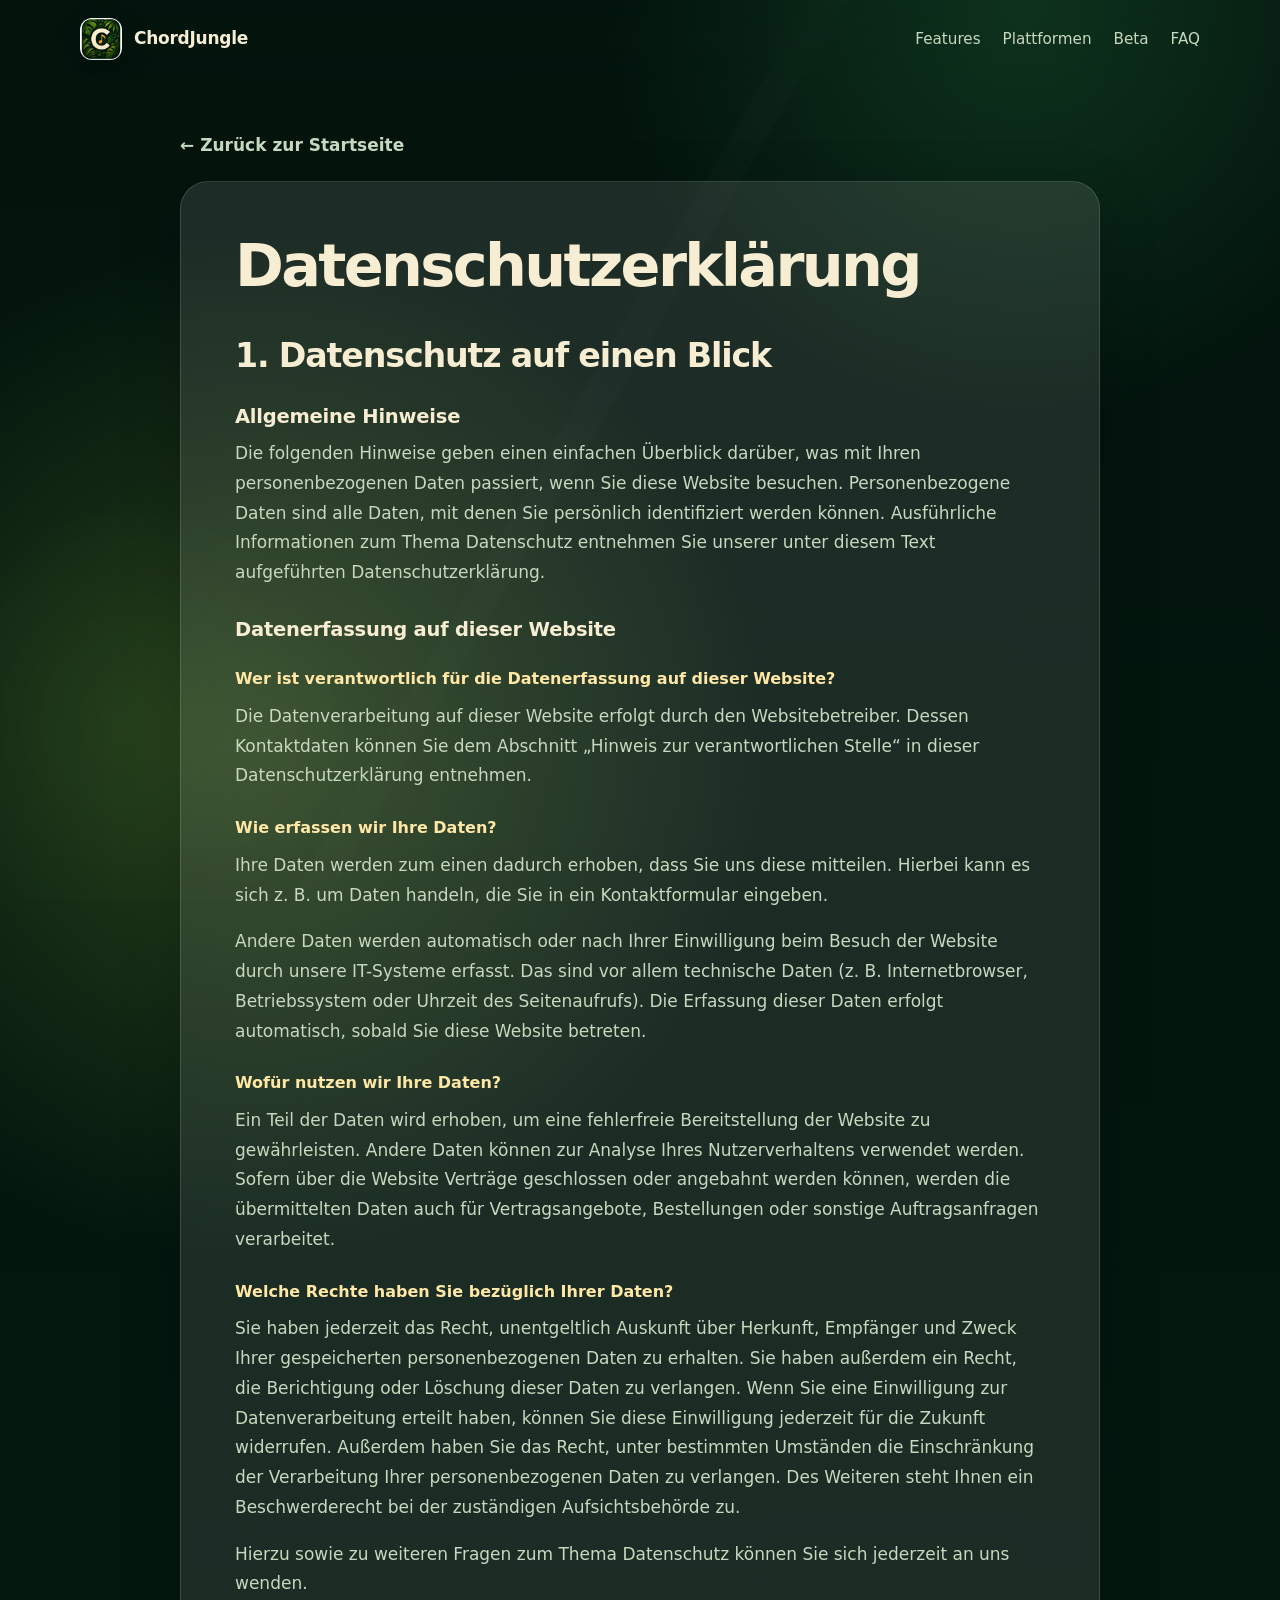
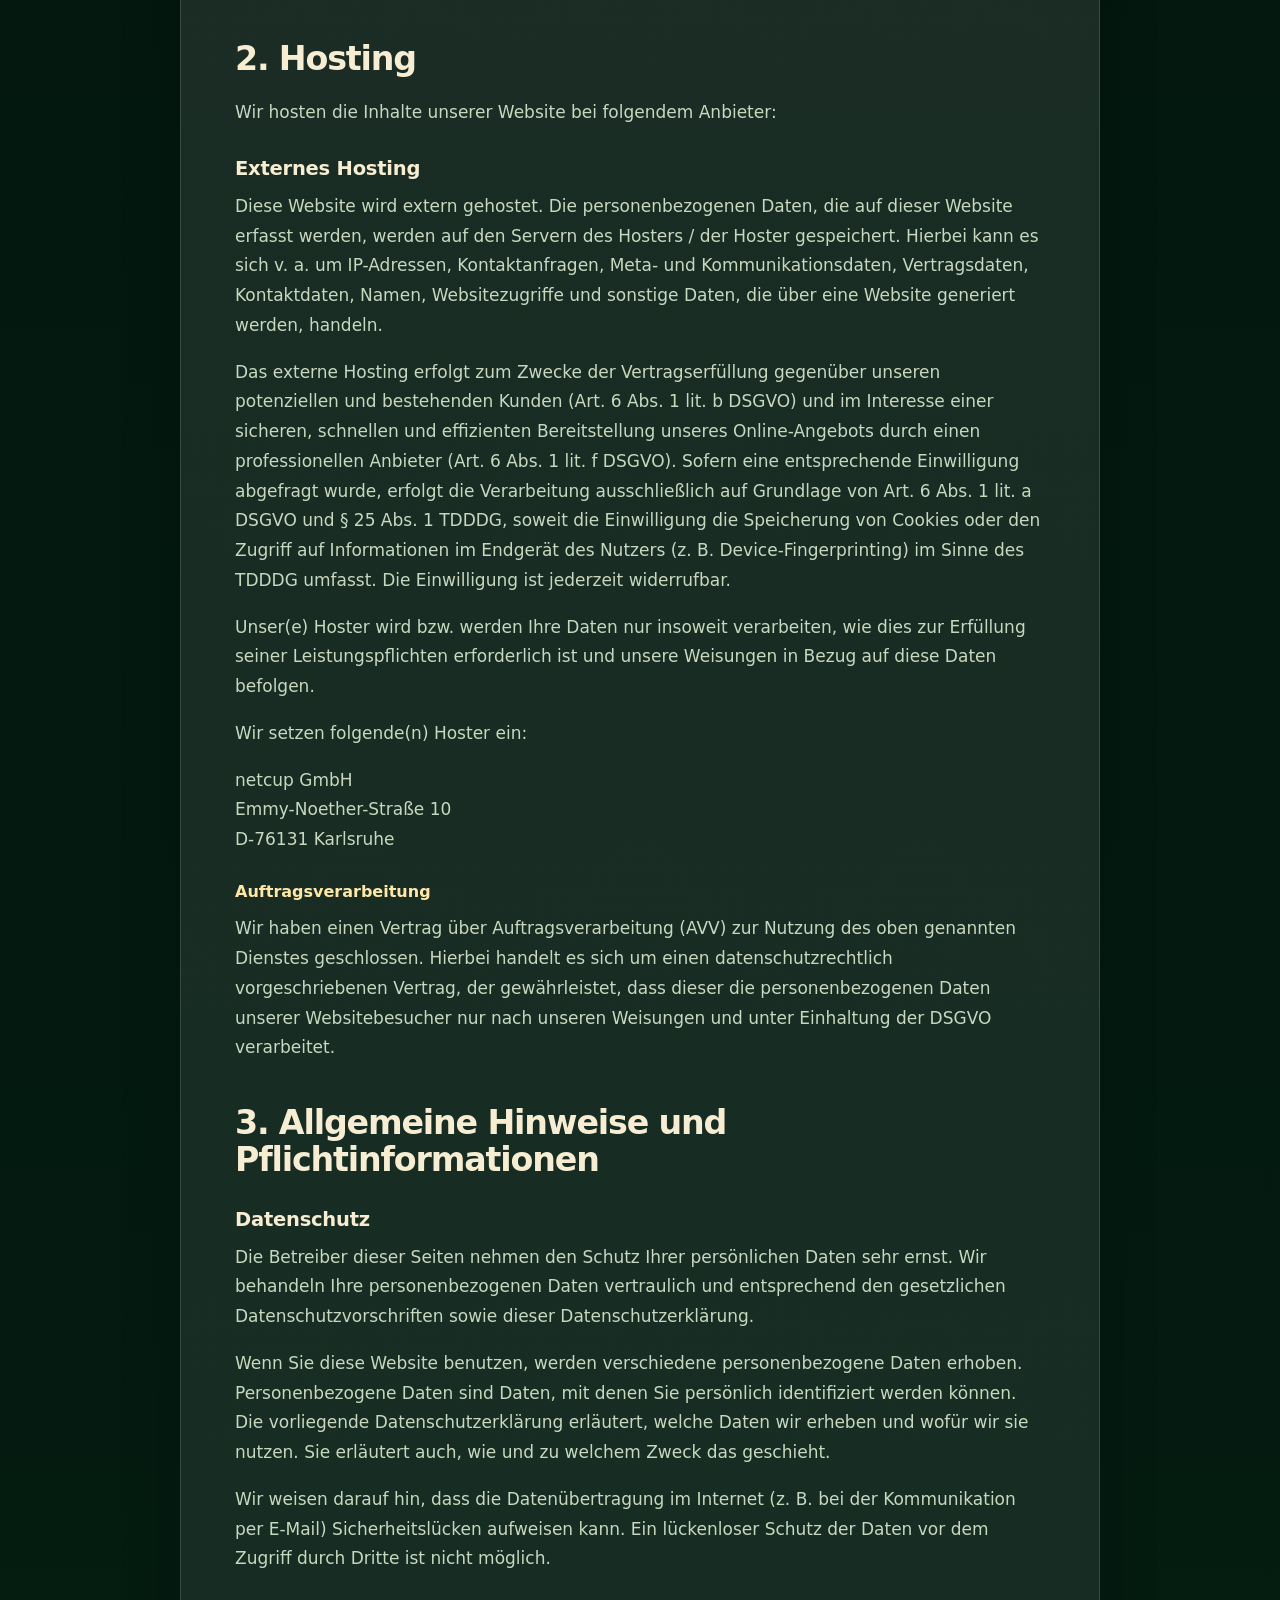
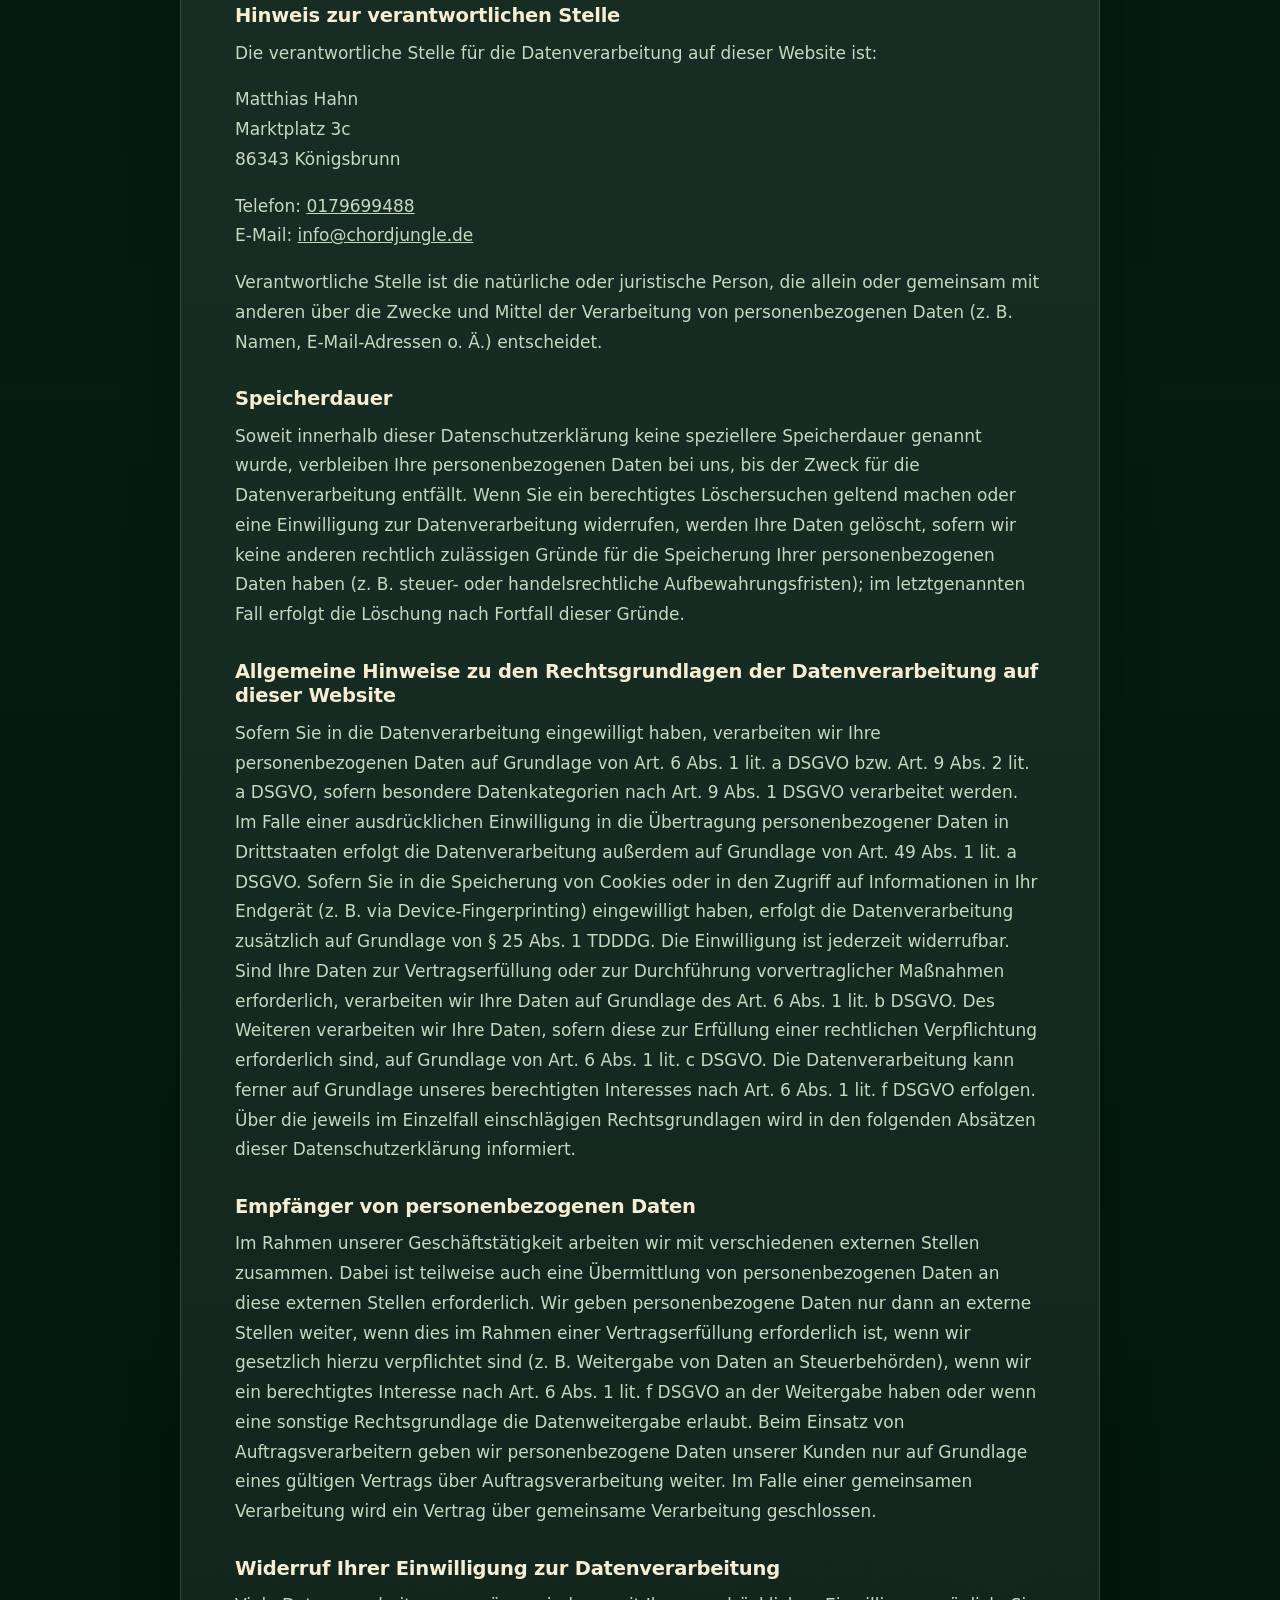
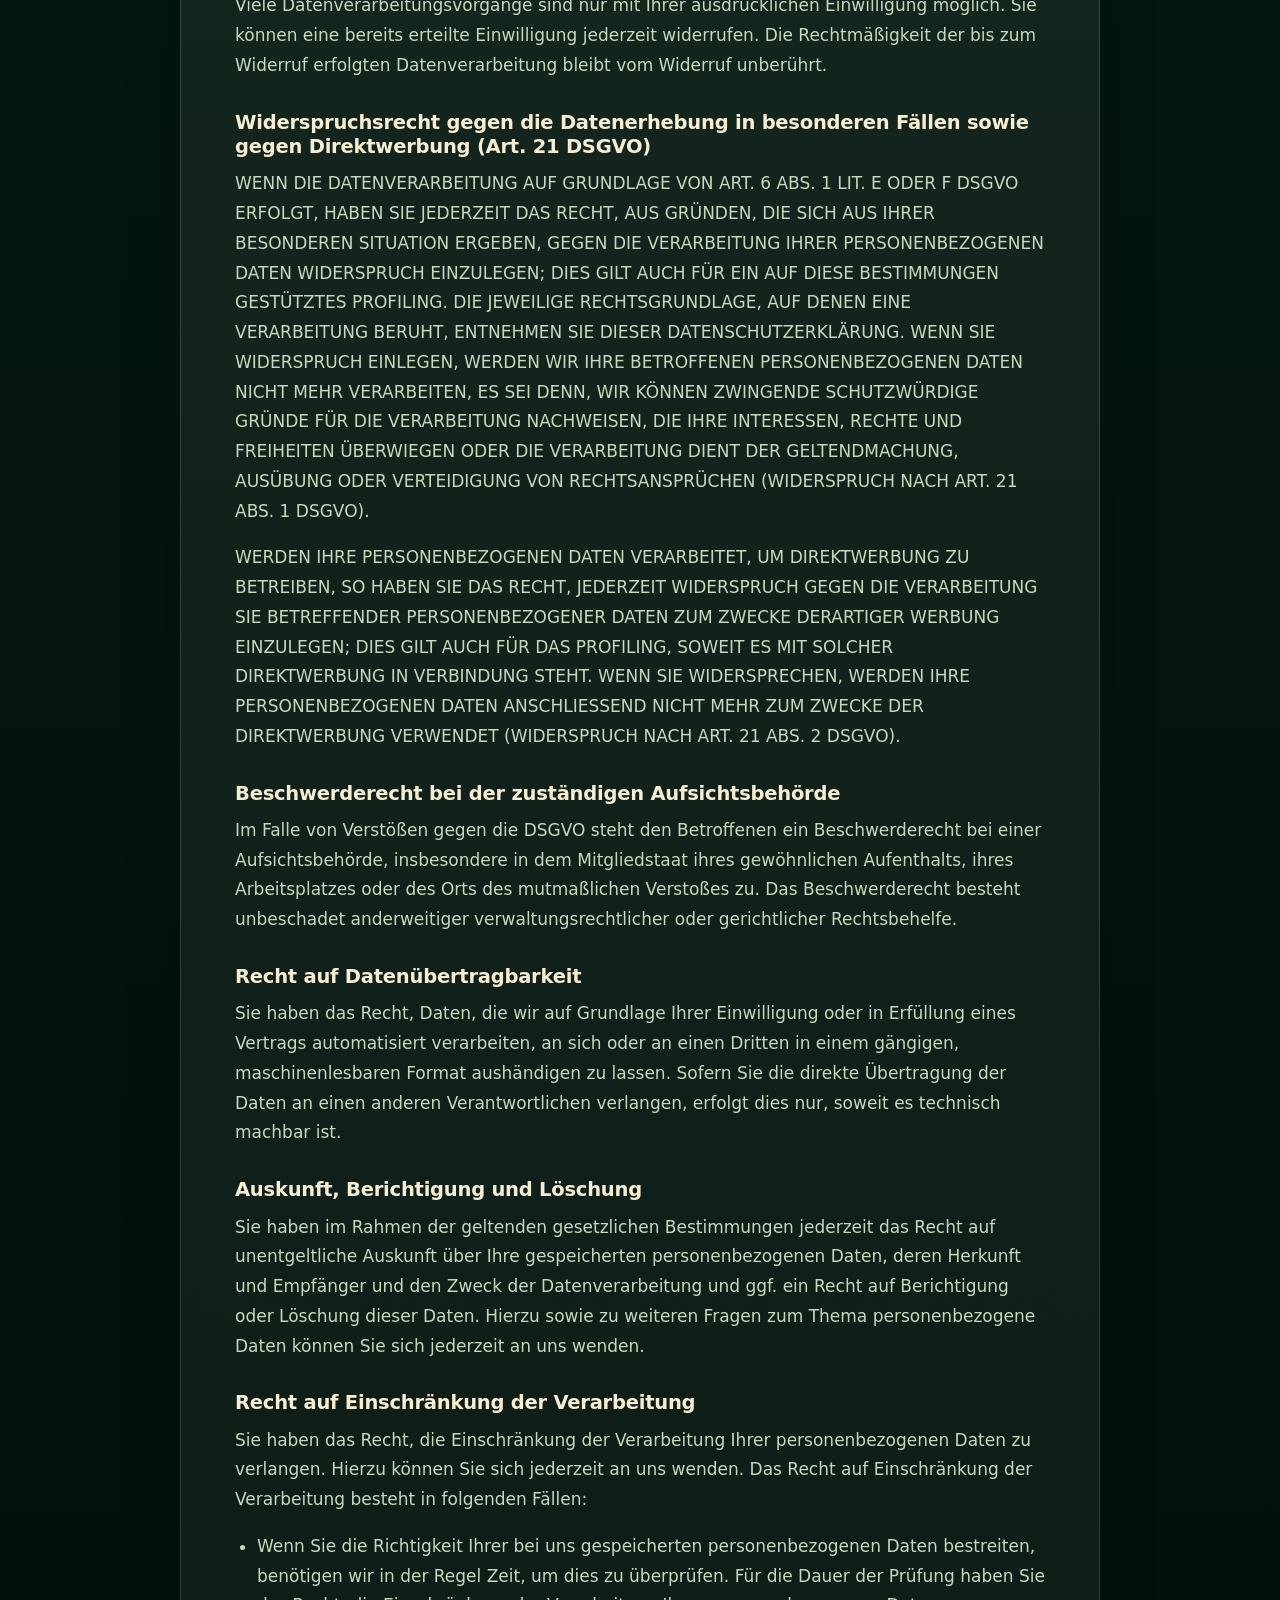
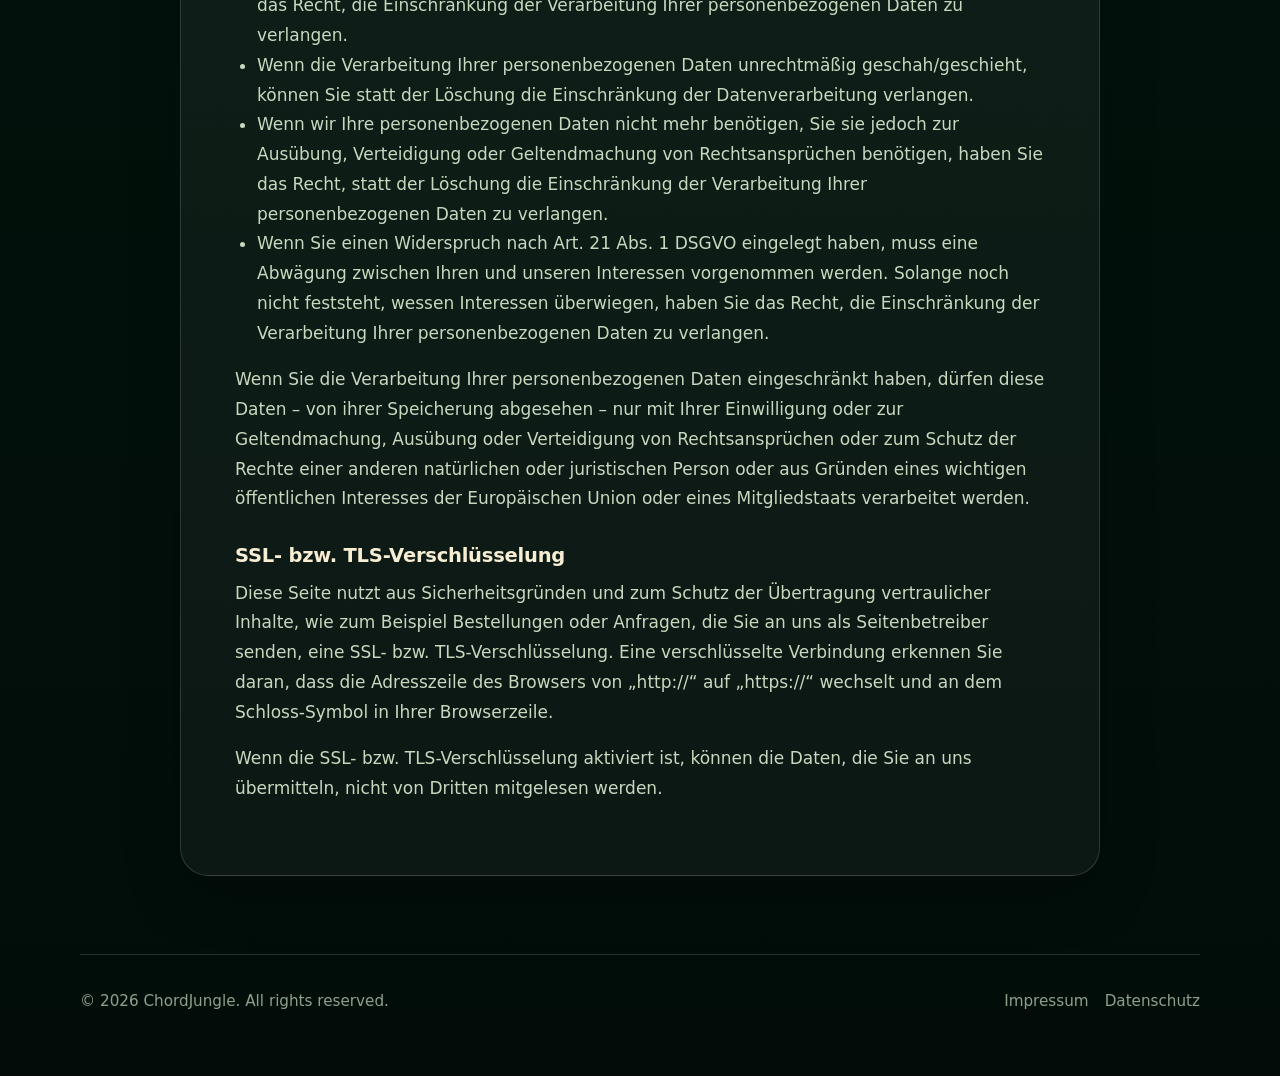
==== httpdocs/datenschutz.html @ f00405a7 "init" ====
<!doctype html>
<html lang="de">
<head>
  <meta charset="utf-8">
  <meta name="viewport" content="width=device-width, initial-scale=1">
  <meta name="theme-color" content="#032014">
  <link rel="icon" href="favicon.ico">
  <link rel="icon" type="image/png" sizes="32x32" href="assets/favicon-32x32.png">
  <link rel="icon" type="image/png" sizes="16x16" href="assets/favicon-16x16.png">
  <link rel="apple-touch-icon" href="assets/apple-touch-icon.png">
  <link rel="manifest" href="manifest.webmanifest">
  <link rel="stylesheet" href="styles.css">
  <title>Datenschutzerklärung – ChordJungle</title>
  <meta name="description" content="Datenschutzerklärung der ChordJungle Website.">
</head>
<body>
  <header class="site-header">
    <a class="brand" href="index.html#top" aria-label="ChordJungle Startseite">
      <img src="assets/chordjungle-icon-512.png" alt="" width="42" height="42">
      <span>ChordJungle</span>
    </a>
    <nav class="nav" aria-label="Hauptnavigation">
      <a href="index.html#features">Features</a>
      <a href="index.html#platforms">Plattformen</a>
      <a href="index.html#beta">Beta</a>
      <a href="index.html#faq">FAQ</a>
    </nav>
  </header>

  <main class="legal-page">
    <section class="section legal-section">
      <a class="back-link" href="index.html">← Zurück zur Startseite</a>
      <div class="legal-card">
<h1>Datenschutzerklärung</h1>
<h2>1. Datenschutz auf einen Blick</h2>
<h3>Allgemeine Hinweise</h3>
<p>Die folgenden Hinweise geben einen einfachen Überblick darüber, was mit Ihren personenbezogenen Daten passiert, wenn Sie diese Website besuchen. Personenbezogene Daten sind alle Daten, mit denen Sie persönlich identifiziert werden können. Ausführliche Informationen zum Thema Datenschutz entnehmen Sie unserer unter diesem Text aufgeführten Datenschutzerklärung.</p>
<h3>Datenerfassung auf dieser Website</h3>
<h4>Wer ist verantwortlich für die Datenerfassung auf dieser Website?</h4>
<p>Die Datenverarbeitung auf dieser Website erfolgt durch den Websitebetreiber. Dessen Kontaktdaten können Sie dem Abschnitt „Hinweis zur verantwortlichen Stelle“ in dieser Datenschutzerklärung entnehmen.</p>
<h4>Wie erfassen wir Ihre Daten?</h4>
<p>Ihre Daten werden zum einen dadurch erhoben, dass Sie uns diese mitteilen. Hierbei kann es sich z.&nbsp;B. um Daten handeln, die Sie in ein Kontaktformular eingeben.</p>
<p>Andere Daten werden automatisch oder nach Ihrer Einwilligung beim Besuch der Website durch unsere IT-Systeme erfasst. Das sind vor allem technische Daten (z.&nbsp;B. Internetbrowser, Betriebssystem oder Uhrzeit des Seitenaufrufs). Die Erfassung dieser Daten erfolgt automatisch, sobald Sie diese Website betreten.</p>
<h4>Wofür nutzen wir Ihre Daten?</h4>
<p>Ein Teil der Daten wird erhoben, um eine fehlerfreie Bereitstellung der Website zu gewährleisten. Andere Daten können zur Analyse Ihres Nutzerverhaltens verwendet werden. Sofern über die Website Verträge geschlossen oder angebahnt werden können, werden die übermittelten Daten auch für Vertragsangebote, Bestellungen oder sonstige Auftragsanfragen verarbeitet.</p>
<h4>Welche Rechte haben Sie bezüglich Ihrer Daten?</h4>
<p>Sie haben jederzeit das Recht, unentgeltlich Auskunft über Herkunft, Empfänger und Zweck Ihrer gespeicherten personenbezogenen Daten zu erhalten. Sie haben außerdem ein Recht, die Berichtigung oder Löschung dieser Daten zu verlangen. Wenn Sie eine Einwilligung zur Datenverarbeitung erteilt haben, können Sie diese Einwilligung jederzeit für die Zukunft widerrufen. Außerdem haben Sie das Recht, unter bestimmten Umständen die Einschränkung der Verarbeitung Ihrer personenbezogenen Daten zu verlangen. Des Weiteren steht Ihnen ein Beschwerderecht bei der zuständigen Aufsichtsbehörde zu.</p>
<p>Hierzu sowie zu weiteren Fragen zum Thema Datenschutz können Sie sich jederzeit an uns wenden.</p>
<h2>2. Hosting</h2>
<p>Wir hosten die Inhalte unserer Website bei folgendem Anbieter:</p>
<h3>Externes Hosting</h3>
<p>Diese Website wird extern gehostet. Die personenbezogenen Daten, die auf dieser Website erfasst werden, werden auf den Servern des Hosters / der Hoster gespeichert. Hierbei kann es sich v.&nbsp;a. um IP-Adressen, Kontaktanfragen, Meta- und Kommunikationsdaten, Vertragsdaten, Kontaktdaten, Namen, Websitezugriffe und sonstige Daten, die über eine Website generiert werden, handeln.</p>
<p>Das externe Hosting erfolgt zum Zwecke der Vertragserfüllung gegenüber unseren potenziellen und bestehenden Kunden (Art. 6 Abs. 1 lit. b DSGVO) und im Interesse einer sicheren, schnellen und effizienten Bereitstellung unseres Online-Angebots durch einen professionellen Anbieter (Art. 6 Abs. 1 lit. f DSGVO). Sofern eine entsprechende Einwilligung abgefragt wurde, erfolgt die Verarbeitung ausschließlich auf Grundlage von Art. 6 Abs. 1 lit. a DSGVO und § 25 Abs. 1 TDDDG, soweit die Einwilligung die Speicherung von Cookies oder den Zugriff auf Informationen im Endgerät des Nutzers (z.&nbsp;B. Device-Fingerprinting) im Sinne des TDDDG umfasst. Die Einwilligung ist jederzeit widerrufbar.</p>
<p>Unser(e) Hoster wird bzw. werden Ihre Daten nur insoweit verarbeiten, wie dies zur Erfüllung seiner Leistungspflichten erforderlich ist und unsere Weisungen in Bezug auf diese Daten befolgen.</p>
<p>Wir setzen folgende(n) Hoster ein:</p>
<p>netcup GmbH<br>
Emmy-Noether-Straße 10<br>
D-76131 Karlsruhe</p>
<h4>Auftragsverarbeitung</h4>
<p>Wir haben einen Vertrag über Auftragsverarbeitung (AVV) zur Nutzung des oben genannten Dienstes geschlossen. Hierbei handelt es sich um einen datenschutzrechtlich vorgeschriebenen Vertrag, der gewährleistet, dass dieser die personenbezogenen Daten unserer Websitebesucher nur nach unseren Weisungen und unter Einhaltung der DSGVO verarbeitet.</p>
<h2>3. Allgemeine Hinweise und Pflichtinformationen</h2>
<h3>Datenschutz</h3>
<p>Die Betreiber dieser Seiten nehmen den Schutz Ihrer persönlichen Daten sehr ernst. Wir behandeln Ihre personenbezogenen Daten vertraulich und entsprechend den gesetzlichen Datenschutzvorschriften sowie dieser Datenschutzerklärung.</p>
<p>Wenn Sie diese Website benutzen, werden verschiedene personenbezogene Daten erhoben. Personenbezogene Daten sind Daten, mit denen Sie persönlich identifiziert werden können. Die vorliegende Datenschutzerklärung erläutert, welche Daten wir erheben und wofür wir sie nutzen. Sie erläutert auch, wie und zu welchem Zweck das geschieht.</p>
<p>Wir weisen darauf hin, dass die Datenübertragung im Internet (z.&nbsp;B. bei der Kommunikation per E-Mail) Sicherheitslücken aufweisen kann. Ein lückenloser Schutz der Daten vor dem Zugriff durch Dritte ist nicht möglich.</p>
<h3>Hinweis zur verantwortlichen Stelle</h3>
<p>Die verantwortliche Stelle für die Datenverarbeitung auf dieser Website ist:</p>
<p>Matthias Hahn<br>
Marktplatz 3c<br>
86343 Königsbrunn</p>

<p class="contact-lines">
  Telefon: <span class="protected-contact" data-phone-rev="8849969710">wird geladen…</span><br>
  E-Mail: <span class="protected-contact" data-email-user-rev="ofni" data-email-domain-rev="ed.elgnujdrohc">wird geladen…</span>
</p>
<noscript>
  <p class="contact-fallback">E-Mail: info [at] chordjungle [punkt] de<br>Telefon: wird bei aktiviertem JavaScript angezeigt</p>
</noscript>
<p>Verantwortliche Stelle ist die natürliche oder juristische Person, die allein oder gemeinsam mit anderen über die Zwecke und Mittel der Verarbeitung von personenbezogenen Daten (z.&nbsp;B. Namen, E-Mail-Adressen o. Ä.) entscheidet.</p>

<h3>Speicherdauer</h3>
<p>Soweit innerhalb dieser Datenschutzerklärung keine speziellere Speicherdauer genannt wurde, verbleiben Ihre personenbezogenen Daten bei uns, bis der Zweck für die Datenverarbeitung entfällt. Wenn Sie ein berechtigtes Löschersuchen geltend machen oder eine Einwilligung zur Datenverarbeitung widerrufen, werden Ihre Daten gelöscht, sofern wir keine anderen rechtlich zulässigen Gründe für die Speicherung Ihrer personenbezogenen Daten haben (z.&nbsp;B. steuer- oder handelsrechtliche Aufbewahrungsfristen); im letztgenannten Fall erfolgt die Löschung nach Fortfall dieser Gründe.</p>
<h3>Allgemeine Hinweise zu den Rechtsgrundlagen der Datenverarbeitung auf dieser Website</h3>
<p>Sofern Sie in die Datenverarbeitung eingewilligt haben, verarbeiten wir Ihre personenbezogenen Daten auf Grundlage von Art. 6 Abs. 1 lit. a DSGVO bzw. Art. 9 Abs. 2 lit. a DSGVO, sofern besondere Datenkategorien nach Art. 9 Abs. 1 DSGVO verarbeitet werden. Im Falle einer ausdrücklichen Einwilligung in die Übertragung personenbezogener Daten in Drittstaaten erfolgt die Datenverarbeitung außerdem auf Grundlage von Art. 49 Abs. 1 lit. a DSGVO. Sofern Sie in die Speicherung von Cookies oder in den Zugriff auf Informationen in Ihr Endgerät (z.&nbsp;B. via Device-Fingerprinting) eingewilligt haben, erfolgt die Datenverarbeitung zusätzlich auf Grundlage von § 25 Abs. 1 TDDDG. Die Einwilligung ist jederzeit widerrufbar. Sind Ihre Daten zur Vertragserfüllung oder zur Durchführung vorvertraglicher Maßnahmen erforderlich, verarbeiten wir Ihre Daten auf Grundlage des Art. 6 Abs. 1 lit. b DSGVO. Des Weiteren verarbeiten wir Ihre Daten, sofern diese zur Erfüllung einer rechtlichen Verpflichtung erforderlich sind, auf Grundlage von Art. 6 Abs. 1 lit. c DSGVO. Die Datenverarbeitung kann ferner auf Grundlage unseres berechtigten Interesses nach Art. 6 Abs. 1 lit. f DSGVO erfolgen. Über die jeweils im Einzelfall einschlägigen Rechtsgrundlagen wird in den folgenden Absätzen dieser Datenschutzerklärung informiert.</p>
<h3>Empfänger von personenbezogenen Daten</h3>
<p>Im Rahmen unserer Geschäftstätigkeit arbeiten wir mit verschiedenen externen Stellen zusammen. Dabei ist teilweise auch eine Übermittlung von personenbezogenen Daten an diese externen Stellen erforderlich. Wir geben personenbezogene Daten nur dann an externe Stellen weiter, wenn dies im Rahmen einer Vertragserfüllung erforderlich ist, wenn wir gesetzlich hierzu verpflichtet sind (z.&nbsp;B. Weitergabe von Daten an Steuerbehörden), wenn wir ein berechtigtes Interesse nach Art. 6 Abs. 1 lit. f DSGVO an der Weitergabe haben oder wenn eine sonstige Rechtsgrundlage die Datenweitergabe erlaubt. Beim Einsatz von Auftragsverarbeitern geben wir personenbezogene Daten unserer Kunden nur auf Grundlage eines gültigen Vertrags über Auftragsverarbeitung weiter. Im Falle einer gemeinsamen Verarbeitung wird ein Vertrag über gemeinsame Verarbeitung geschlossen.</p>
<h3>Widerruf Ihrer Einwilligung zur Datenverarbeitung</h3>
<p>Viele Datenverarbeitungsvorgänge sind nur mit Ihrer ausdrücklichen Einwilligung möglich. Sie können eine bereits erteilte Einwilligung jederzeit widerrufen. Die Rechtmäßigkeit der bis zum Widerruf erfolgten Datenverarbeitung bleibt vom Widerruf unberührt.</p>
<h3>Widerspruchsrecht gegen die Datenerhebung in besonderen Fällen sowie gegen Direktwerbung (Art. 21 DSGVO)</h3>
<p>WENN DIE DATENVERARBEITUNG AUF GRUNDLAGE VON ART. 6 ABS. 1 LIT. E ODER F DSGVO ERFOLGT, HABEN SIE JEDERZEIT DAS RECHT, AUS GRÜNDEN, DIE SICH AUS IHRER BESONDEREN SITUATION ERGEBEN, GEGEN DIE VERARBEITUNG IHRER PERSONENBEZOGENEN DATEN WIDERSPRUCH EINZULEGEN; DIES GILT AUCH FÜR EIN AUF DIESE BESTIMMUNGEN GESTÜTZTES PROFILING. DIE JEWEILIGE RECHTSGRUNDLAGE, AUF DENEN EINE VERARBEITUNG BERUHT, ENTNEHMEN SIE DIESER DATENSCHUTZERKLÄRUNG. WENN SIE WIDERSPRUCH EINLEGEN, WERDEN WIR IHRE BETROFFENEN PERSONENBEZOGENEN DATEN NICHT MEHR VERARBEITEN, ES SEI DENN, WIR KÖNNEN ZWINGENDE SCHUTZWÜRDIGE GRÜNDE FÜR DIE VERARBEITUNG NACHWEISEN, DIE IHRE INTERESSEN, RECHTE UND FREIHEITEN ÜBERWIEGEN ODER DIE VERARBEITUNG DIENT DER GELTENDMACHUNG, AUSÜBUNG ODER VERTEIDIGUNG VON RECHTSANSPRÜCHEN (WIDERSPRUCH NACH ART. 21 ABS. 1 DSGVO).</p>
<p>WERDEN IHRE PERSONENBEZOGENEN DATEN VERARBEITET, UM DIREKTWERBUNG ZU BETREIBEN, SO HABEN SIE DAS RECHT, JEDERZEIT WIDERSPRUCH GEGEN DIE VERARBEITUNG SIE BETREFFENDER PERSONENBEZOGENER DATEN ZUM ZWECKE DERARTIGER WERBUNG EINZULEGEN; DIES GILT AUCH FÜR DAS PROFILING, SOWEIT ES MIT SOLCHER DIREKTWERBUNG IN VERBINDUNG STEHT. WENN SIE WIDERSPRECHEN, WERDEN IHRE PERSONENBEZOGENEN DATEN ANSCHLIESSEND NICHT MEHR ZUM ZWECKE DER DIREKTWERBUNG VERWENDET (WIDERSPRUCH NACH ART. 21 ABS. 2 DSGVO).</p>
<h3>Beschwerderecht bei der zuständigen Aufsichtsbehörde</h3>
<p>Im Falle von Verstößen gegen die DSGVO steht den Betroffenen ein Beschwerderecht bei einer Aufsichtsbehörde, insbesondere in dem Mitgliedstaat ihres gewöhnlichen Aufenthalts, ihres Arbeitsplatzes oder des Orts des mutmaßlichen Verstoßes zu. Das Beschwerderecht besteht unbeschadet anderweitiger verwaltungsrechtlicher oder gerichtlicher Rechtsbehelfe.</p>
<h3>Recht auf Datenübertragbarkeit</h3>
<p>Sie haben das Recht, Daten, die wir auf Grundlage Ihrer Einwilligung oder in Erfüllung eines Vertrags automatisiert verarbeiten, an sich oder an einen Dritten in einem gängigen, maschinenlesbaren Format aushändigen zu lassen. Sofern Sie die direkte Übertragung der Daten an einen anderen Verantwortlichen verlangen, erfolgt dies nur, soweit es technisch machbar ist.</p>
<h3>Auskunft, Berichtigung und Löschung</h3>
<p>Sie haben im Rahmen der geltenden gesetzlichen Bestimmungen jederzeit das Recht auf unentgeltliche Auskunft über Ihre gespeicherten personenbezogenen Daten, deren Herkunft und Empfänger und den Zweck der Datenverarbeitung und ggf. ein Recht auf Berichtigung oder Löschung dieser Daten. Hierzu sowie zu weiteren Fragen zum Thema personenbezogene Daten können Sie sich jederzeit an uns wenden.</p>
<h3>Recht auf Einschränkung der Verarbeitung</h3>
<p>Sie haben das Recht, die Einschränkung der Verarbeitung Ihrer personenbezogenen Daten zu verlangen. Hierzu können Sie sich jederzeit an uns wenden. Das Recht auf Einschränkung der Verarbeitung besteht in folgenden Fällen:</p>
<ul>
  <li>Wenn Sie die Richtigkeit Ihrer bei uns gespeicherten personenbezogenen Daten bestreiten, benötigen wir in der Regel Zeit, um dies zu überprüfen. Für die Dauer der Prüfung haben Sie das Recht, die Einschränkung der Verarbeitung Ihrer personenbezogenen Daten zu verlangen.</li>
  <li>Wenn die Verarbeitung Ihrer personenbezogenen Daten unrechtmäßig geschah/geschieht, können Sie statt der Löschung die Einschränkung der Datenverarbeitung verlangen.</li>
  <li>Wenn wir Ihre personenbezogenen Daten nicht mehr benötigen, Sie sie jedoch zur Ausübung, Verteidigung oder Geltendmachung von Rechtsansprüchen benötigen, haben Sie das Recht, statt der Löschung die Einschränkung der Verarbeitung Ihrer personenbezogenen Daten zu verlangen.</li>
  <li>Wenn Sie einen Widerspruch nach Art. 21 Abs. 1 DSGVO eingelegt haben, muss eine Abwägung zwischen Ihren und unseren Interessen vorgenommen werden. Solange noch nicht feststeht, wessen Interessen überwiegen, haben Sie das Recht, die Einschränkung der Verarbeitung Ihrer personenbezogenen Daten zu verlangen.</li>
</ul>
<p>Wenn Sie die Verarbeitung Ihrer personenbezogenen Daten eingeschränkt haben, dürfen diese Daten – von ihrer Speicherung abgesehen – nur mit Ihrer Einwilligung oder zur Geltendmachung, Ausübung oder Verteidigung von Rechtsansprüchen oder zum Schutz der Rechte einer anderen natürlichen oder juristischen Person oder aus Gründen eines wichtigen öffentlichen Interesses der Europäischen Union oder eines Mitgliedstaats verarbeitet werden.</p>
<h3>SSL- bzw. TLS-Verschlüsselung</h3>
<p>Diese Seite nutzt aus Sicherheitsgründen und zum Schutz der Übertragung vertraulicher Inhalte, wie zum Beispiel Bestellungen oder Anfragen, die Sie an uns als Seitenbetreiber senden, eine SSL- bzw. TLS-Verschlüsselung. Eine verschlüsselte Verbindung erkennen Sie daran, dass die Adresszeile des Browsers von „http://“ auf „https://“ wechselt und an dem Schloss-Symbol in Ihrer Browserzeile.</p>
<p>Wenn die SSL- bzw. TLS-Verschlüsselung aktiviert ist, können die Daten, die Sie an uns übermitteln, nicht von Dritten mitgelesen werden.</p>
      </div>
    </section>
  </main>

  <footer class="site-footer">
    <p>© <span id="year"></span> ChordJungle. All rights reserved.</p>
    <nav class="footer-links" aria-label="Rechtliche Links">
      <a href="impressum.html">Impressum</a>
      <a href="datenschutz.html">Datenschutz</a>
    </nav>
  </footer>

  <script src="script.js"></script>
</body>
</html>
---- httpdocs/styles.css ----
:root {
  --bg: #03140d;
  --bg-soft: #062316;
  --panel: rgba(255, 255, 255, 0.075);
  --panel-border: rgba(255, 255, 255, 0.14);
  --text: #f7edd2;
  --muted: #c8d8bf;
  --green: #8fbf3f;
  --green-2: #2f8f4e;
  --gold: #f6b93b;
  --shadow: 0 24px 80px rgba(0, 0, 0, 0.45);
  --max: 1120px;
  color-scheme: dark;
}

* { box-sizing: border-box; }

html { scroll-behavior: smooth; }

body {
  margin: 0;
  font-family: Inter, ui-sans-serif, system-ui, -apple-system, BlinkMacSystemFont, "Segoe UI", sans-serif;
  background:
    radial-gradient(circle at 20% 10%, rgba(143, 191, 63, 0.25), transparent 32rem),
    radial-gradient(circle at 80% 0%, rgba(47, 143, 78, 0.25), transparent 26rem),
    linear-gradient(180deg, #03140d 0%, #041c11 48%, #020d09 100%);
  color: var(--text);
  min-height: 100vh;
  overflow-x: hidden;
  font-size: 17px;
  line-height: 1.6;
}

body::before {
  content: "";
  position: fixed;
  inset: 0;
  pointer-events: none;
  opacity: 0.16;
  background-image:
    linear-gradient(120deg, transparent 0 45%, rgba(255,255,255,0.05) 45% 47%, transparent 47% 100%),
    radial-gradient(circle at 10% 80%, rgba(143, 191, 63, 0.35), transparent 13rem);
  mix-blend-mode: screen;
}

a { color: inherit; }

.site-header {
  position: sticky;
  top: 0;
  z-index: 20;
  display: flex;
  align-items: center;
  justify-content: space-between;
  width: min(100% - 32px, var(--max));
  margin: 0 auto;
  padding: 18px 0;
  backdrop-filter: blur(16px);
}

.brand {
  display: inline-flex;
  align-items: center;
  gap: 12px;
  font-weight: 800;
  letter-spacing: -0.015em;
  text-decoration: none;
}

.brand img {
  border-radius: 12px;
  box-shadow: 0 10px 26px rgba(0, 0, 0, 0.35);
}

.nav {
  display: flex;
  gap: 22px;
  color: var(--muted);
  font-size: 0.95rem;
}

.nav a { text-decoration: none; }
.nav a:hover { color: var(--text); }

.section {
  width: min(100% - 32px, var(--max));
  margin: 0 auto;
  padding: 78px 0;
}

.hero {
  min-height: calc(100vh - 82px);
  display: grid;
  grid-template-columns: minmax(0, 1.05fr) minmax(280px, 0.95fr);
  align-items: center;
  gap: 56px;
  padding-top: 48px;
}

.eyebrow {
  margin: 0 0 14px;
  color: var(--gold);
  text-transform: uppercase;
  font-size: 0.75rem;
  font-weight: 800;
  letter-spacing: 0.14em;
}

h1, h2, h3, p { margin-top: 0; }

h1 {
  font-size: clamp(2.55rem, 5.6vw, 5.35rem);
  line-height: 1.02;
  letter-spacing: -0.045em;
  margin-bottom: 26px;
  max-width: 760px;
}

h2 {
  font-size: clamp(1.8rem, 3.7vw, 3.25rem);
  line-height: 1.1;
  letter-spacing: -0.035em;
  margin-bottom: 20px;
}

h3 {
  font-size: 1.22rem;
  line-height: 1.25;
  letter-spacing: -0.012em;
  margin-bottom: 10px;
}

.lead {
  color: var(--muted);
  font-size: clamp(1.05rem, 1.55vw, 1.24rem);
  line-height: 1.7;
  max-width: 680px;
}

.cta-row {
  display: flex;
  flex-wrap: wrap;
  gap: 14px;
  margin: 32px 0 16px;
}

.button {
  display: inline-flex;
  align-items: center;
  justify-content: center;
  min-height: 50px;
  border-radius: 999px;
  padding: 0 22px;
  text-decoration: none;
  font-weight: 800;
  transition: transform 180ms ease, border-color 180ms ease, background 180ms ease;
}

.button:hover { transform: translateY(-2px); }

.primary {
  background: linear-gradient(135deg, var(--gold), #ffe08c);
  color: #102012;
  box-shadow: 0 18px 36px rgba(246, 185, 59, 0.18);
}

.secondary {
  border: 1px solid var(--panel-border);
  color: var(--text);
  background: rgba(255, 255, 255, 0.06);
}

.hint {
  color: rgba(200, 216, 191, 0.82);
  font-size: 0.95rem;
}

.hero-visual {
  position: relative;
  display: grid;
  place-items: center;
  min-height: 440px;
}

.glow {
  position: absolute;
  width: 72%;
  aspect-ratio: 1;
  border-radius: 999px;
  background: radial-gradient(circle, rgba(143, 191, 63, 0.38), transparent 68%);
  filter: blur(18px);
}

.app-icon {
  position: relative;
  width: min(82%, 430px);
  border-radius: 28%;
  box-shadow: var(--shadow);
  transform: rotate(2deg);
  animation: float 6s ease-in-out infinite;
}

@keyframes float {
  0%, 100% { transform: translateY(0) rotate(2deg); }
  50% { transform: translateY(-14px) rotate(-1deg); }
}

.intro {
  display: grid;
  grid-template-columns: 0.85fr 1.15fr;
  gap: 48px;
  align-items: start;
}

.intro p,
.split p,
.platform-section p {
  color: var(--muted);
  line-height: 1.78;
  font-size: 1.06rem;
}

.cards {
  display: grid;
  grid-template-columns: repeat(4, 1fr);
  gap: 18px;
  padding-top: 32px;
}

.card,
.beta-box,
details,
.final-cta,
.platform-section {
  border: 1px solid var(--panel-border);
  background:
    linear-gradient(180deg, rgba(255, 255, 255, 0.105), rgba(255, 255, 255, 0.045));
  border-radius: 28px;
  box-shadow: 0 18px 60px rgba(0, 0, 0, 0.18);
}

.card {
  padding: 24px;
  min-height: 245px;
}

.card-icon {
  display: inline-grid;
  place-items: center;
  width: 46px;
  height: 46px;
  margin-bottom: 22px;
  border-radius: 16px;
  background: rgba(246, 185, 59, 0.15);
  color: var(--gold);
  font-size: 1.35rem;
}

.card p {
  color: var(--muted);
  line-height: 1.65;
  margin-bottom: 0;
}

.platform-section {
  padding: 46px;
}

.compact-heading {
  max-width: 820px;
}

.platform-grid {
  display: flex;
  flex-wrap: wrap;
  gap: 14px;
  margin-top: 30px;
}

.platform-pill {
  border: 1px solid rgba(246, 185, 59, 0.28);
  background: rgba(246, 185, 59, 0.10);
  color: #ffe7a5;
  border-radius: 999px;
  padding: 12px 18px;
  font-weight: 800;
}

.split {
  display: grid;
  grid-template-columns: 1fr 0.95fr;
  gap: 30px;
  align-items: center;
}

.beta-box { padding: 34px; }

.beta-box ul {
  margin: 18px 0 0;
  padding-left: 20px;
  color: var(--muted);
  line-height: 1.85;
}

.quote {
  text-align: center;
  padding-top: 46px;
  padding-bottom: 46px;
}

blockquote {
  margin: 0 auto;
  max-width: 860px;
  font-size: clamp(1.75rem, 4.2vw, 3.8rem);
  line-height: 1.12;
  letter-spacing: -0.035em;
  font-weight: 850;
}

.faq { max-width: 900px; }
.section-heading { max-width: 760px; }

details {
  padding: 22px 26px;
  margin: 14px 0;
}

summary {
  cursor: pointer;
  font-weight: 800;
  font-size: 1.03rem;
}

details p {
  color: var(--muted);
  line-height: 1.65;
  margin: 16px 0 0;
}

.final-cta {
  text-align: center;
  padding: 54px 28px;
  margin-bottom: 72px;
}

.final-cta h2 {
  max-width: 760px;
  margin-left: auto;
  margin-right: auto;
}

.site-footer {
  width: min(100% - 32px, var(--max));
  margin: 0 auto;
  padding: 34px 0 48px;
  display: flex;
  justify-content: space-between;
  gap: 18px;
  color: rgba(200, 216, 191, 0.72);
  border-top: 1px solid var(--panel-border);
  font-size: 0.95rem;
}

@media (max-width: 980px) {
  .cards { grid-template-columns: repeat(2, 1fr); }
}

@media (max-width: 900px) {
  .nav { display: none; }

  .hero,
  .intro,
  .split { grid-template-columns: 1fr; }

  .hero {
    min-height: auto;
    padding-top: 42px;
  }

  .hero-visual {
    min-height: 340px;
    order: -1;
  }

  .app-icon { width: min(74%, 340px); }
  .section { padding: 62px 0; }
}

@media (max-width: 560px) {
  body { font-size: 16px; }
  .site-header { width: min(100% - 22px, var(--max)); }

  .section {
    width: min(100% - 22px, var(--max));
    padding: 52px 0;
  }

  .cards { grid-template-columns: 1fr; }
  .card { min-height: unset; }
  .platform-section { padding: 28px 20px; }
  .cta-row { flex-direction: column; }
  .button { width: 100%; }
  .site-footer { flex-direction: column; }
}


.footer-links {
  display: flex;
  flex-wrap: wrap;
  gap: 16px;
}

.footer-links a {
  color: inherit;
  text-decoration: none;
}

.footer-links a:hover {
  color: var(--text);
}

.legal-page {
  min-height: calc(100vh - 160px);
}

.legal-section {
  max-width: 920px;
  padding-top: 54px;
}

.back-link {
  display: inline-flex;
  margin-bottom: 22px;
  color: var(--muted);
  text-decoration: none;
  font-weight: 800;
}

.back-link:hover {
  color: var(--text);
}

.legal-card {
  border: 1px solid var(--panel-border);
  background: linear-gradient(180deg, rgba(255, 255, 255, 0.105), rgba(255, 255, 255, 0.045));
  border-radius: 28px;
  padding: clamp(28px, 5vw, 54px);
  box-shadow: 0 18px 60px rgba(0, 0, 0, 0.18);
}

.legal-card h1 {
  font-size: clamp(2.1rem, 4.6vw, 4rem);
  margin-bottom: 32px;
}

.legal-card h2 {
  margin-top: 42px;
  font-size: clamp(1.45rem, 2.6vw, 2.2rem);
}

.legal-card h3 {
  margin-top: 30px;
  color: var(--text);
}

.legal-card h4 {
  margin: 24px 0 10px;
  font-size: 1rem;
  color: #ffe7a5;
}

.legal-card p,
.legal-card li {
  color: var(--muted);
  line-height: 1.75;
}

.legal-card ul {
  padding-left: 22px;
}
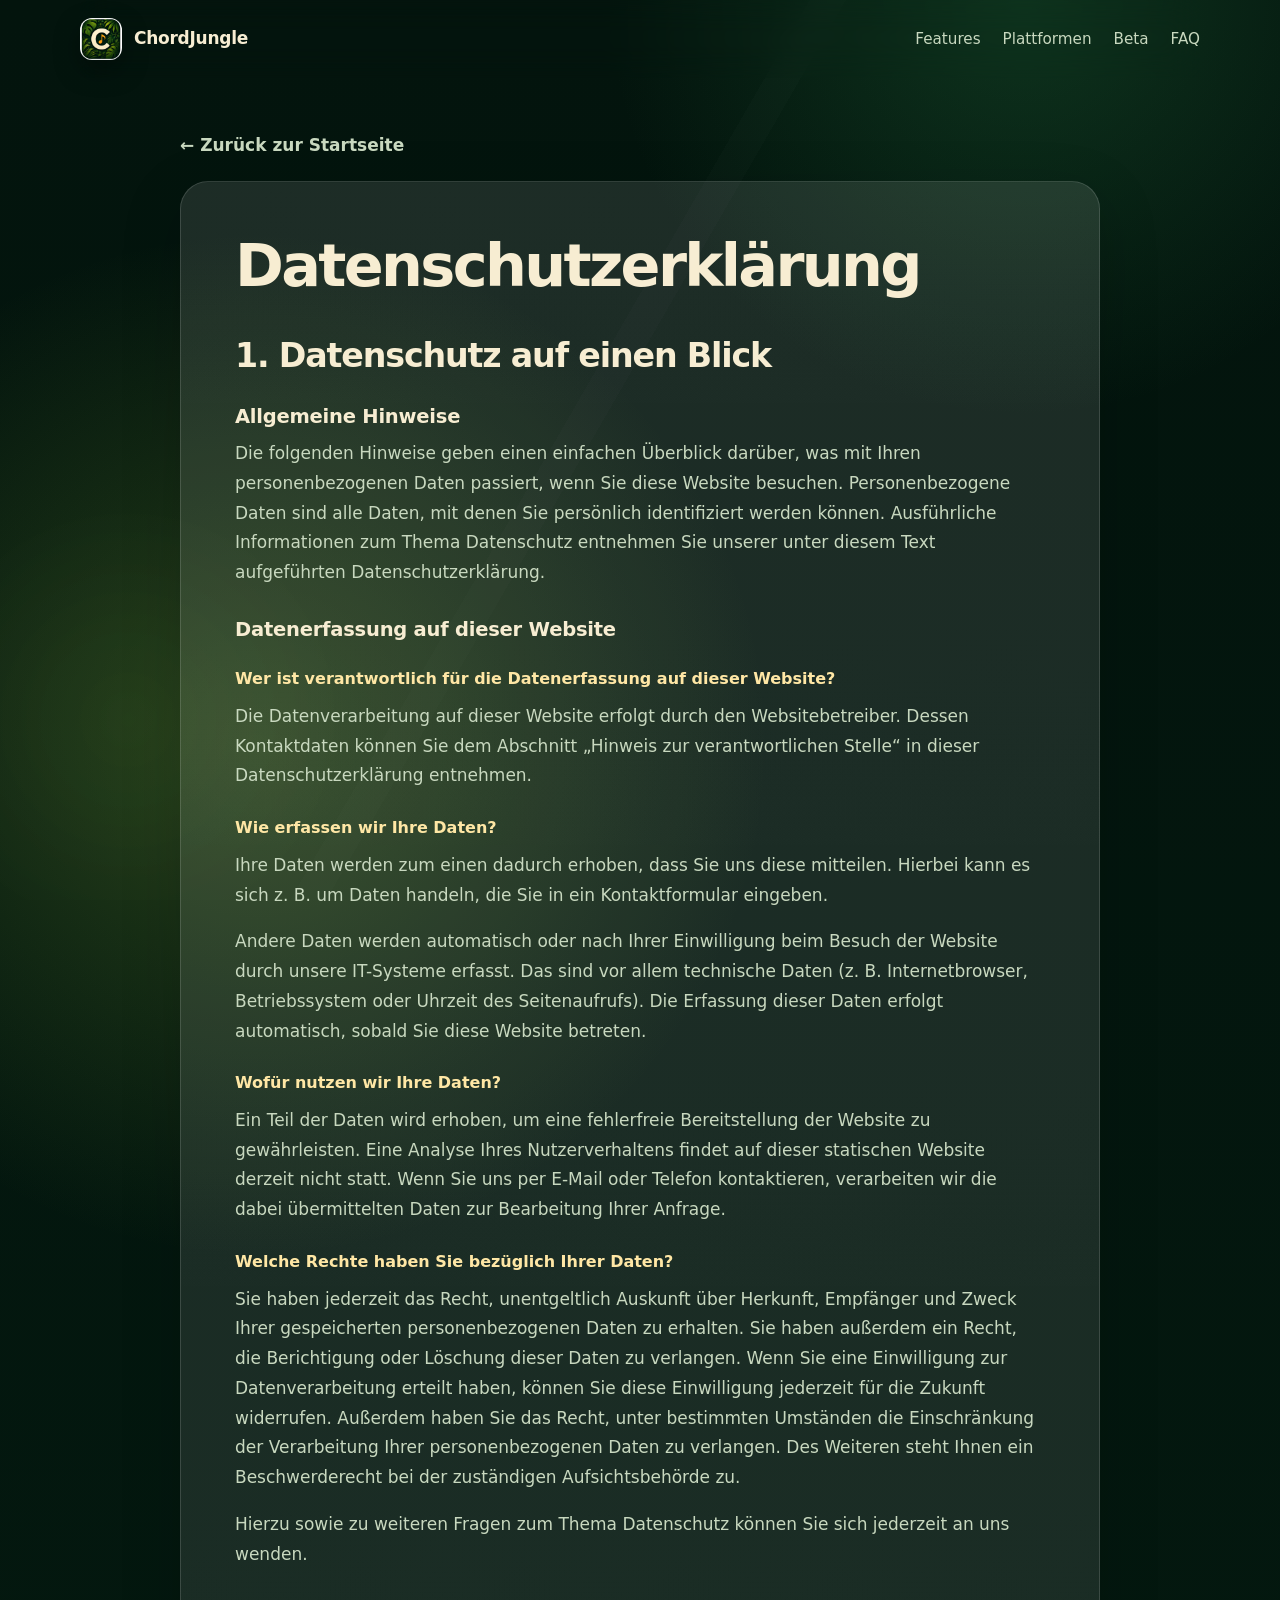
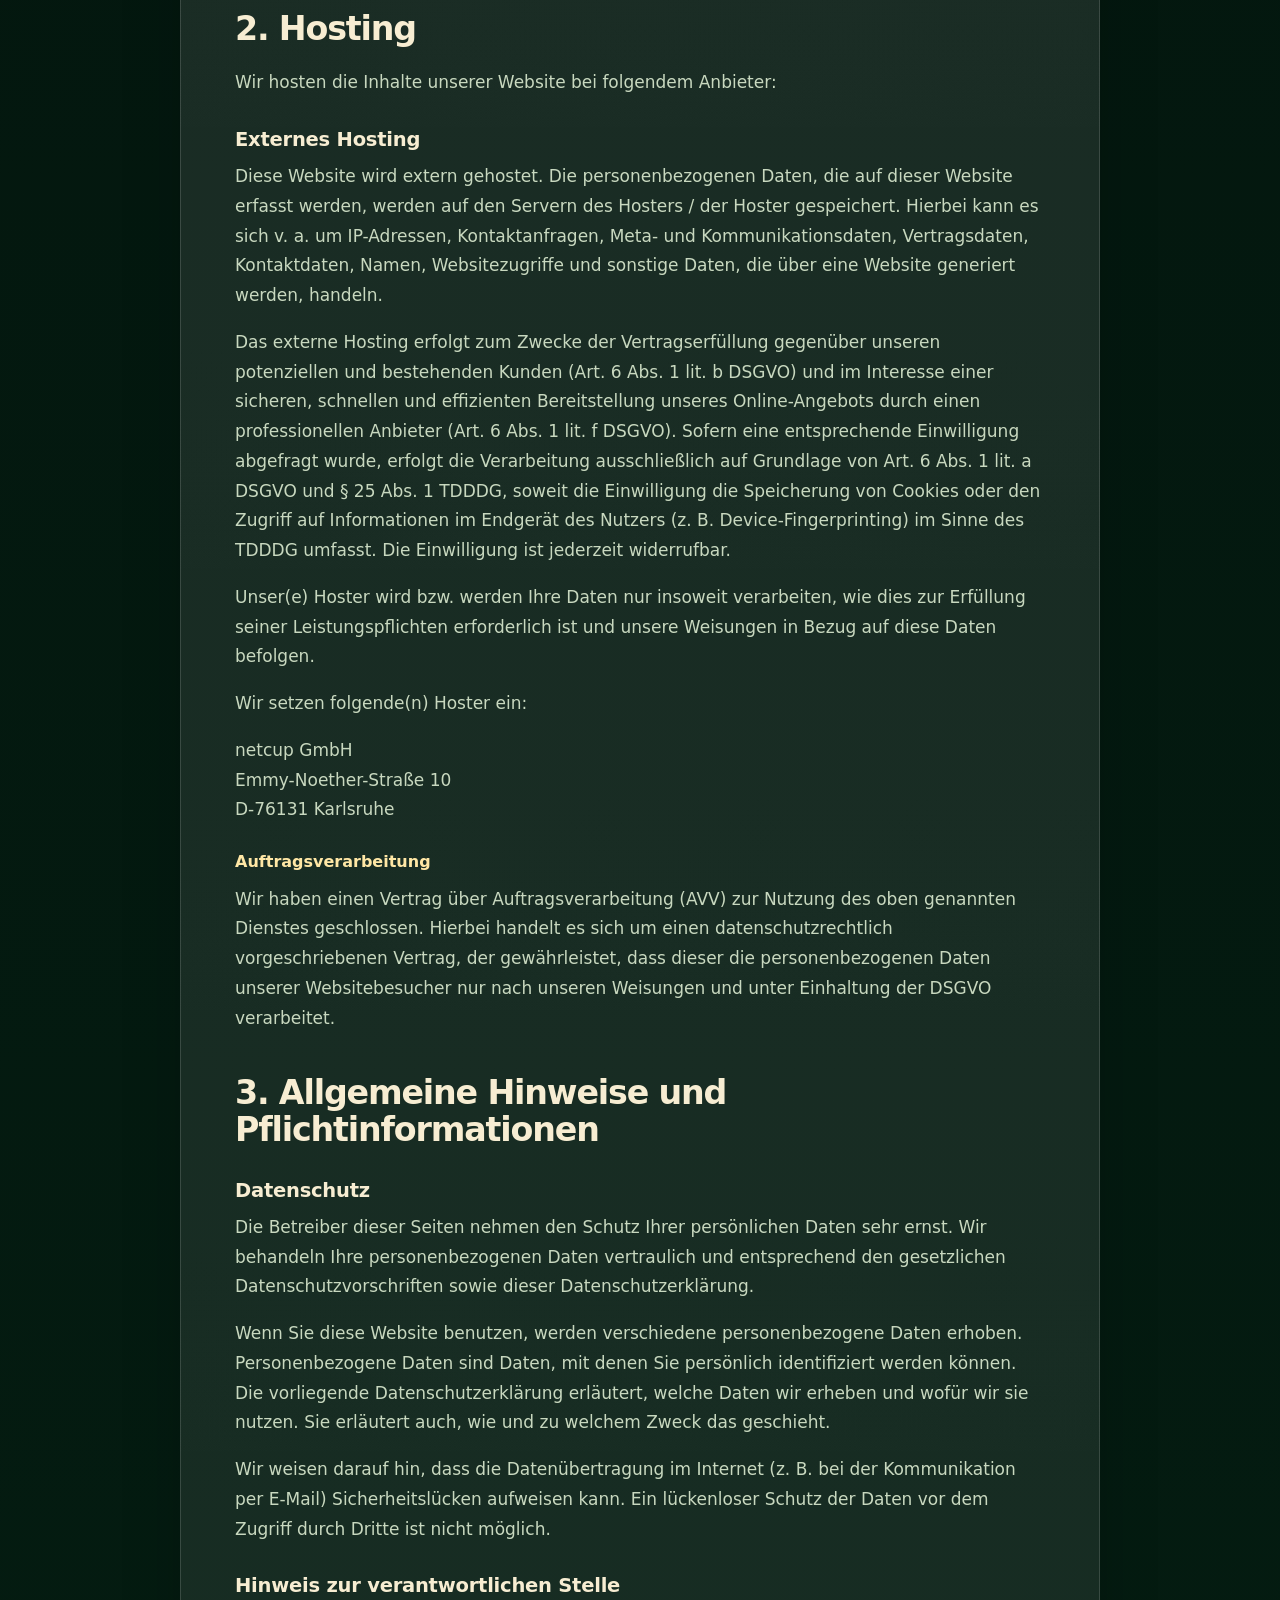
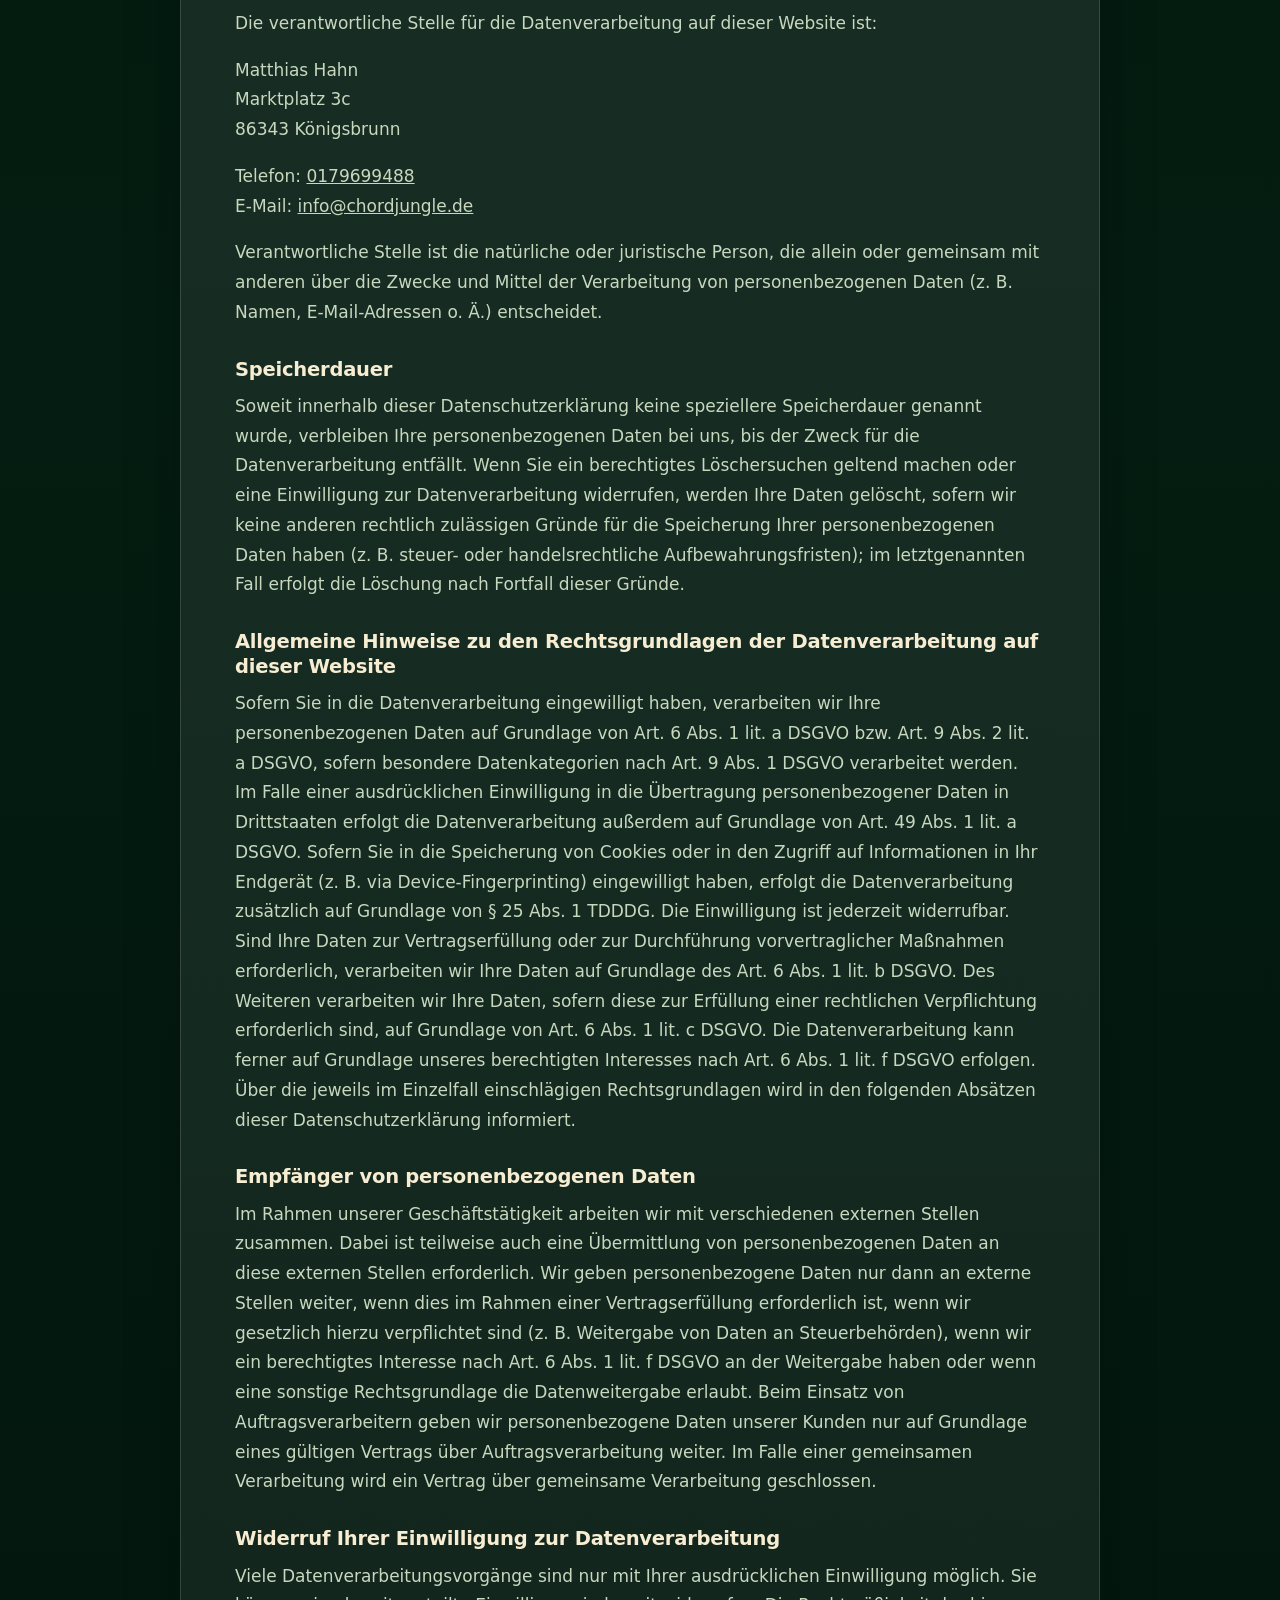
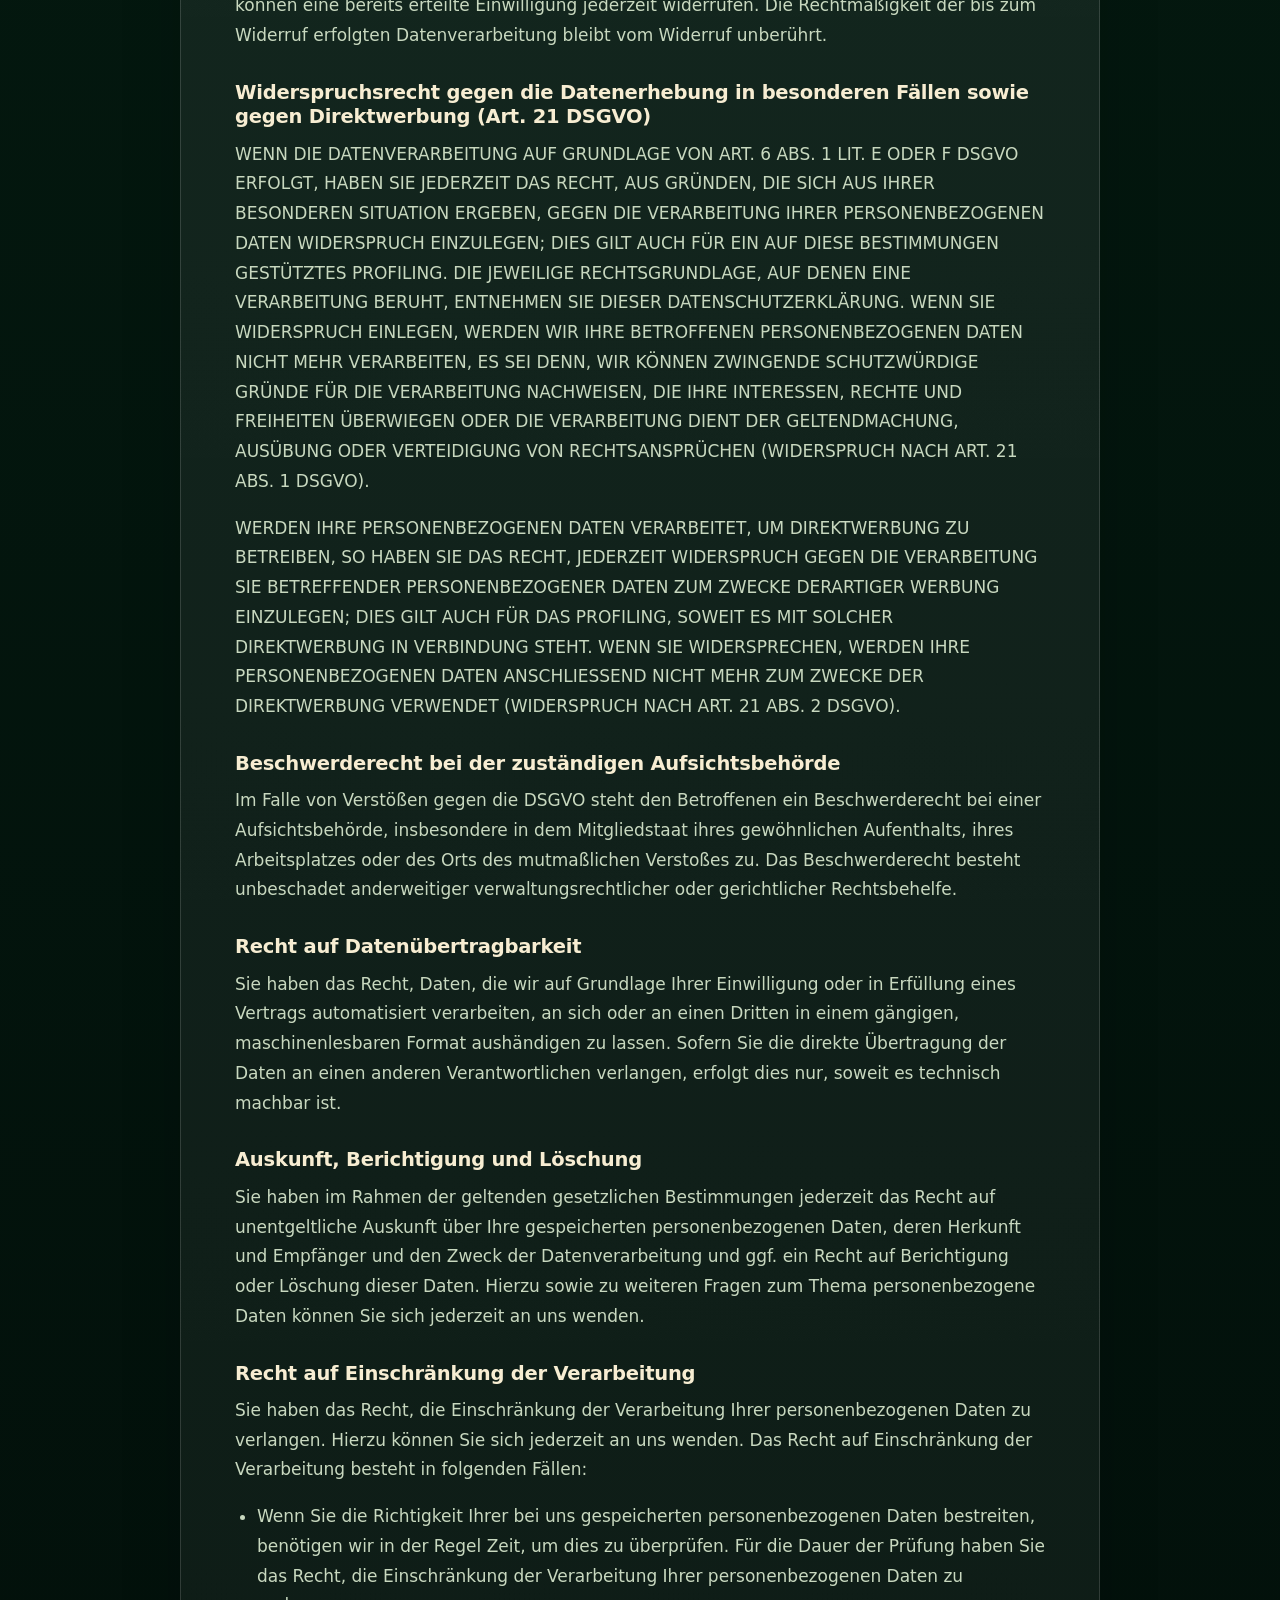
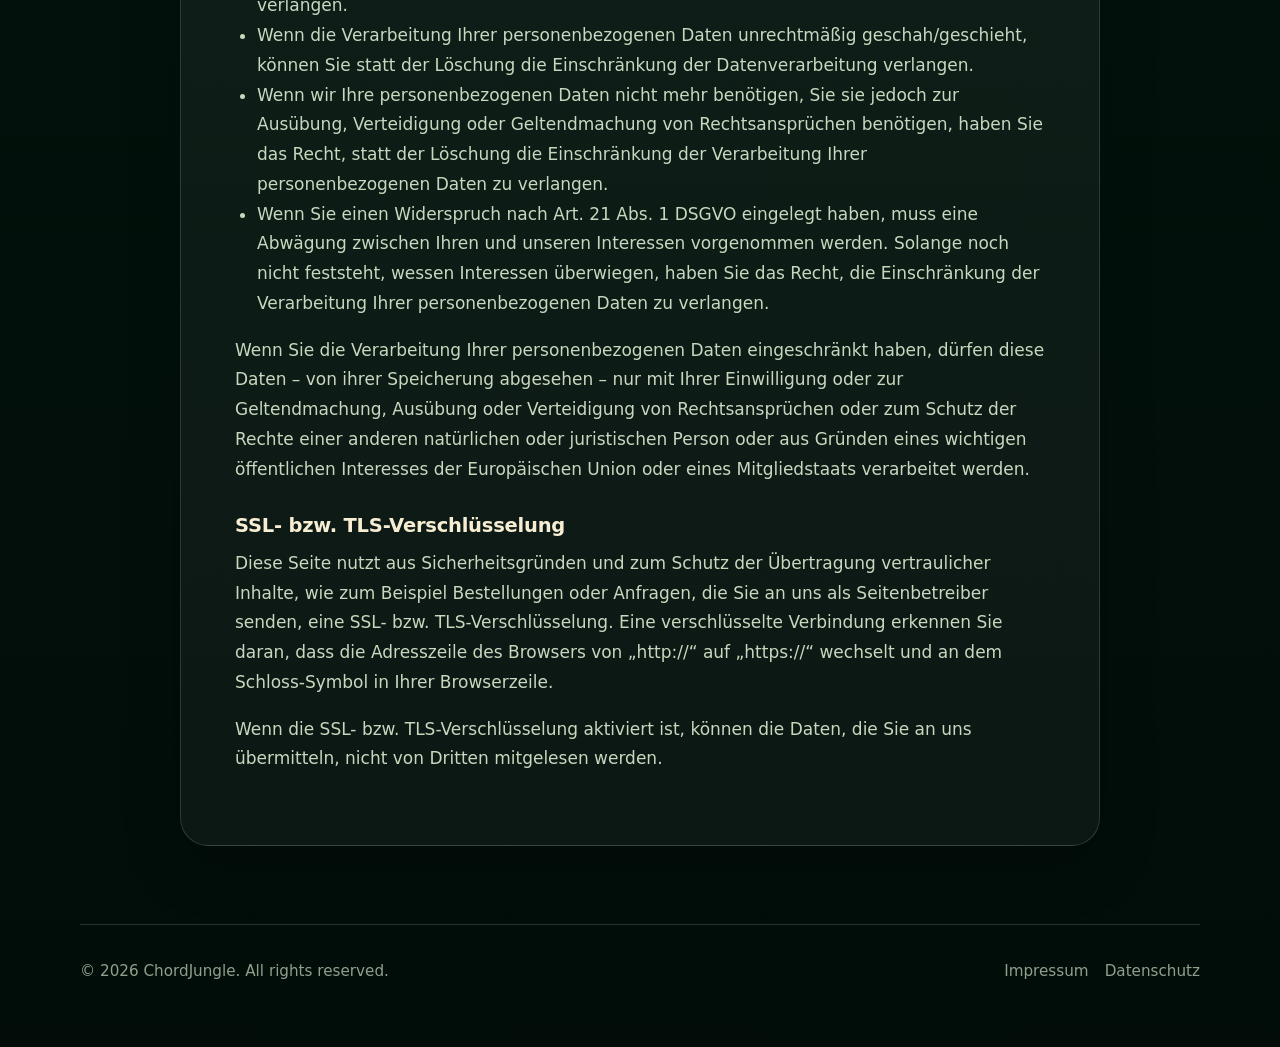
==== commit f53d7653: "codex optimierung" ====
--- a/httpdocs/datenschutz.html
+++ b/httpdocs/datenschutz.html
@@ -9,7 +9,7 @@
   <link rel="icon" type="image/png" sizes="16x16" href="assets/favicon-16x16.png">
   <link rel="apple-touch-icon" href="assets/apple-touch-icon.png">
   <link rel="manifest" href="manifest.webmanifest">
-  <link rel="stylesheet" href="styles.css">
+  <link rel="stylesheet" href="styles.css?v=20260617">
   <title>Datenschutzerklärung – ChordJungle</title>
   <meta name="description" content="Datenschutzerklärung der ChordJungle Website.">
 </head>
@@ -42,7 +42,7 @@
 <p>Ihre Daten werden zum einen dadurch erhoben, dass Sie uns diese mitteilen. Hierbei kann es sich z.&nbsp;B. um Daten handeln, die Sie in ein Kontaktformular eingeben.</p>
 <p>Andere Daten werden automatisch oder nach Ihrer Einwilligung beim Besuch der Website durch unsere IT-Systeme erfasst. Das sind vor allem technische Daten (z.&nbsp;B. Internetbrowser, Betriebssystem oder Uhrzeit des Seitenaufrufs). Die Erfassung dieser Daten erfolgt automatisch, sobald Sie diese Website betreten.</p>
 <h4>Wofür nutzen wir Ihre Daten?</h4>
-<p>Ein Teil der Daten wird erhoben, um eine fehlerfreie Bereitstellung der Website zu gewährleisten. Andere Daten können zur Analyse Ihres Nutzerverhaltens verwendet werden. Sofern über die Website Verträge geschlossen oder angebahnt werden können, werden die übermittelten Daten auch für Vertragsangebote, Bestellungen oder sonstige Auftragsanfragen verarbeitet.</p>
+<p>Ein Teil der Daten wird erhoben, um eine fehlerfreie Bereitstellung der Website zu gewährleisten. Eine Analyse Ihres Nutzerverhaltens findet auf dieser statischen Website derzeit nicht statt. Wenn Sie uns per E-Mail oder Telefon kontaktieren, verarbeiten wir die dabei übermittelten Daten zur Bearbeitung Ihrer Anfrage.</p>
 <h4>Welche Rechte haben Sie bezüglich Ihrer Daten?</h4>
 <p>Sie haben jederzeit das Recht, unentgeltlich Auskunft über Herkunft, Empfänger und Zweck Ihrer gespeicherten personenbezogenen Daten zu erhalten. Sie haben außerdem ein Recht, die Berichtigung oder Löschung dieser Daten zu verlangen. Wenn Sie eine Einwilligung zur Datenverarbeitung erteilt haben, können Sie diese Einwilligung jederzeit für die Zukunft widerrufen. Außerdem haben Sie das Recht, unter bestimmten Umständen die Einschränkung der Verarbeitung Ihrer personenbezogenen Daten zu verlangen. Des Weiteren steht Ihnen ein Beschwerderecht bei der zuständigen Aufsichtsbehörde zu.</p>
 <p>Hierzu sowie zu weiteren Fragen zum Thema Datenschutz können Sie sich jederzeit an uns wenden.</p>
--- a/httpdocs/styles.css
+++ b/httpdocs/styles.css
@@ -89,12 +89,13 @@
 }
 
 .hero {
-  min-height: calc(100vh - 82px);
+  min-height: calc(100svh - 150px);
   display: grid;
   grid-template-columns: minmax(0, 1.05fr) minmax(280px, 0.95fr);
   align-items: center;
   gap: 56px;
-  padding-top: 48px;
+  padding-top: 36px;
+  padding-bottom: 48px;
 }
 
 .eyebrow {
@@ -374,15 +375,14 @@
 
   .hero {
     min-height: auto;
-    padding-top: 42px;
+    padding-top: 28px;
   }
 
   .hero-visual {
-    min-height: 340px;
-    order: -1;
+    min-height: 260px;
   }
 
-  .app-icon { width: min(74%, 340px); }
+  .app-icon { width: min(62%, 280px); }
   .section { padding: 62px 0; }
 }
 
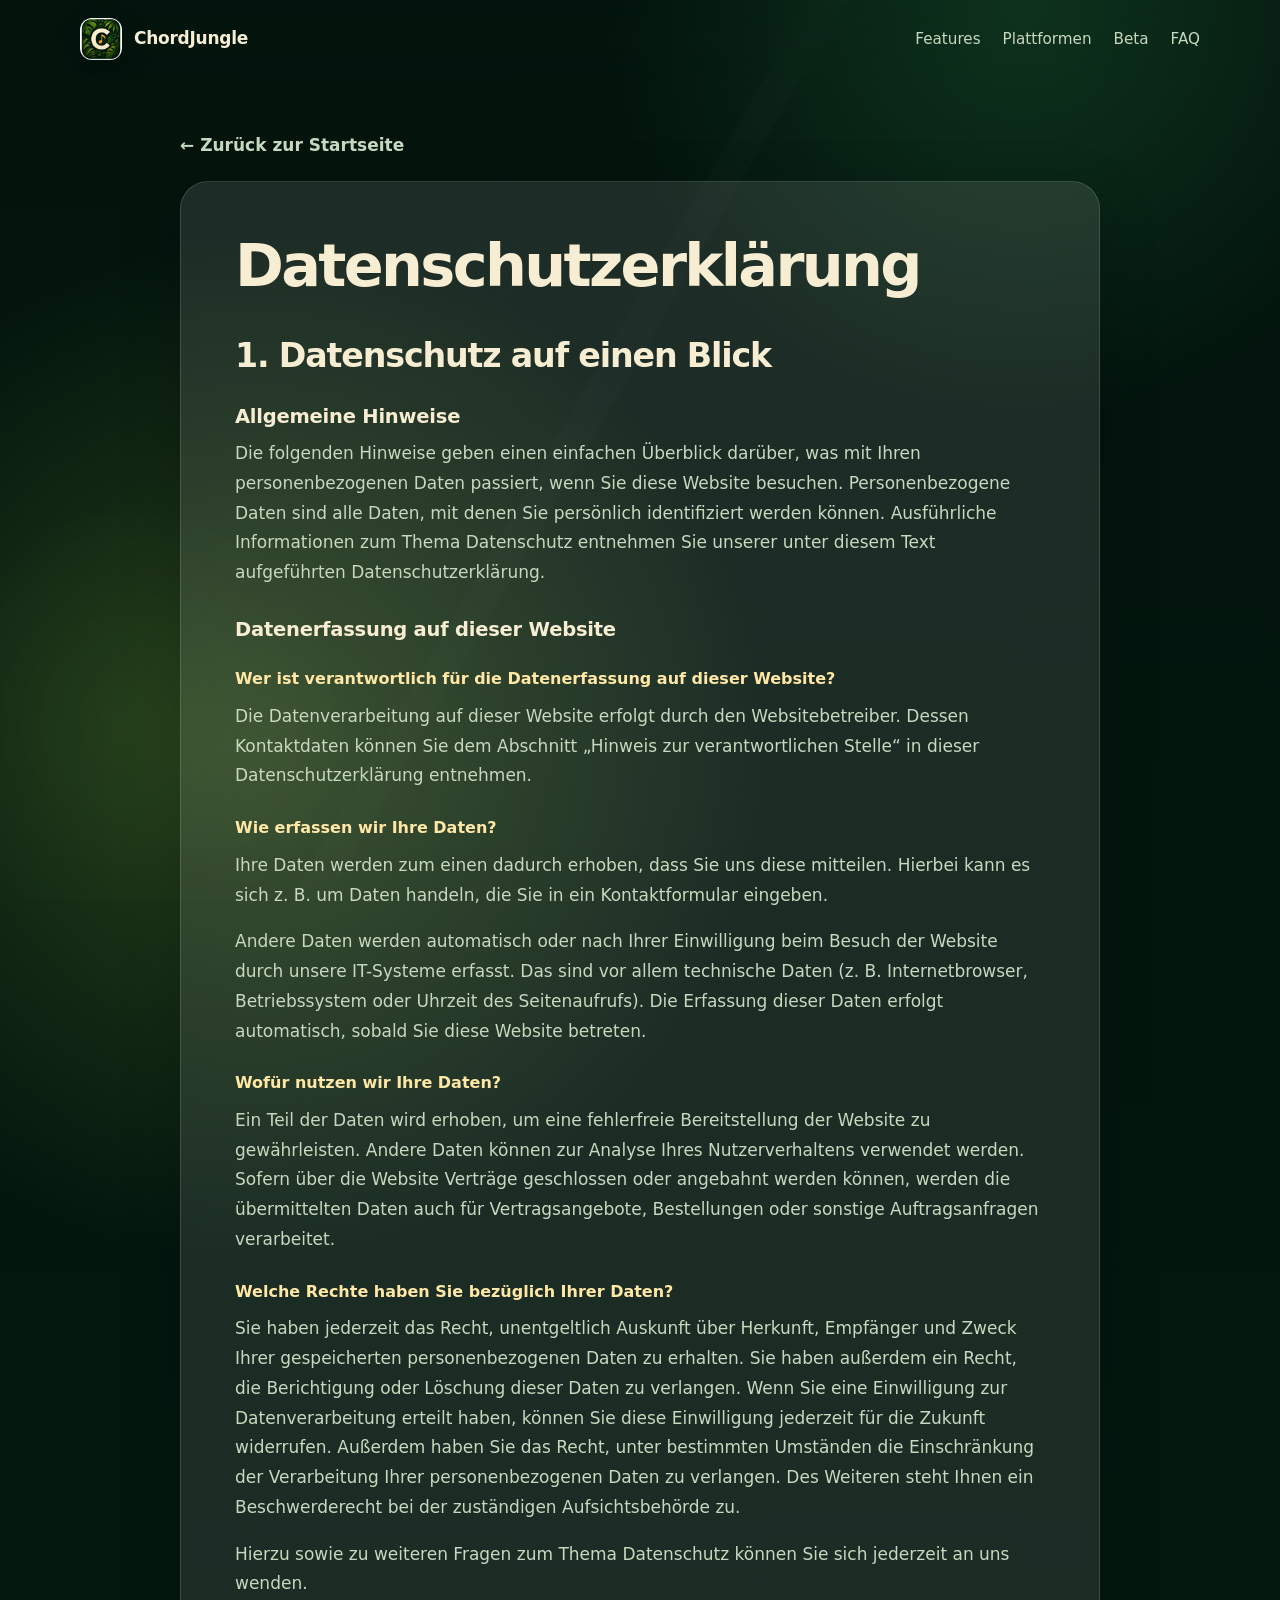
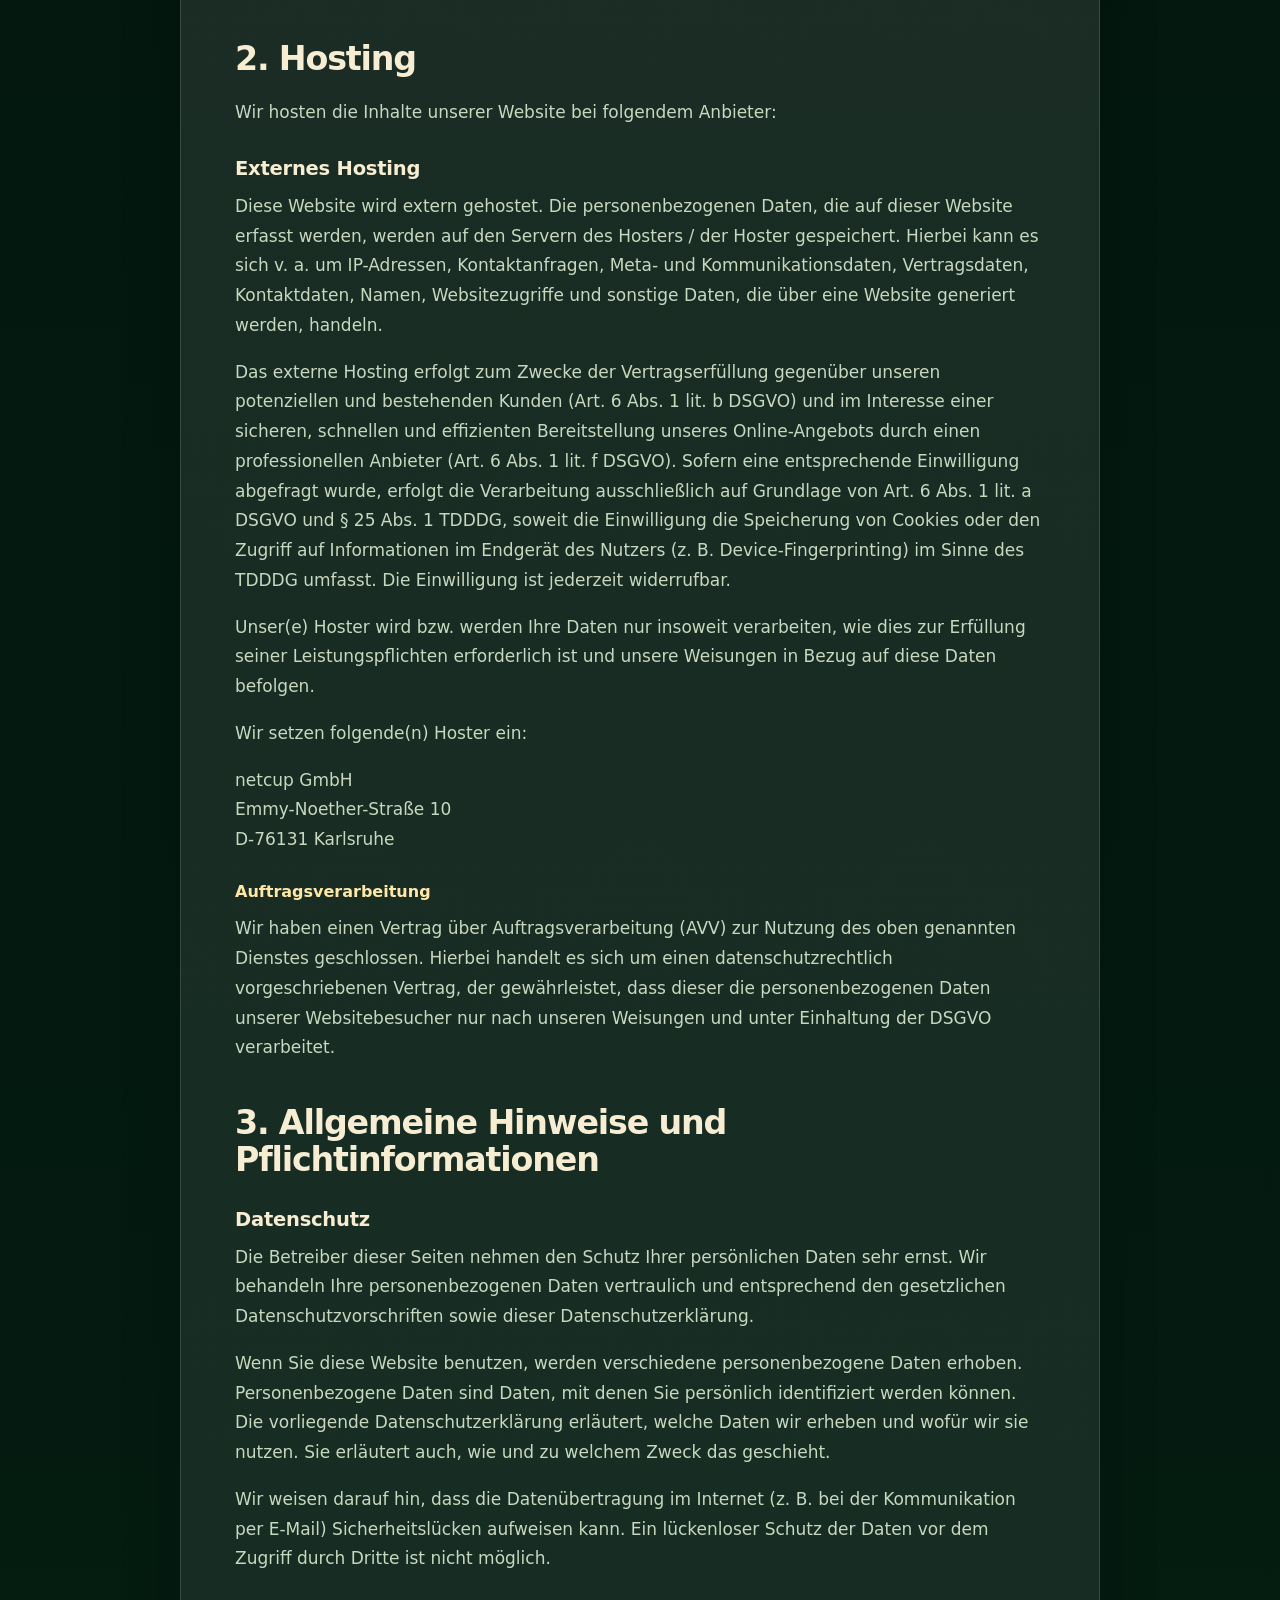
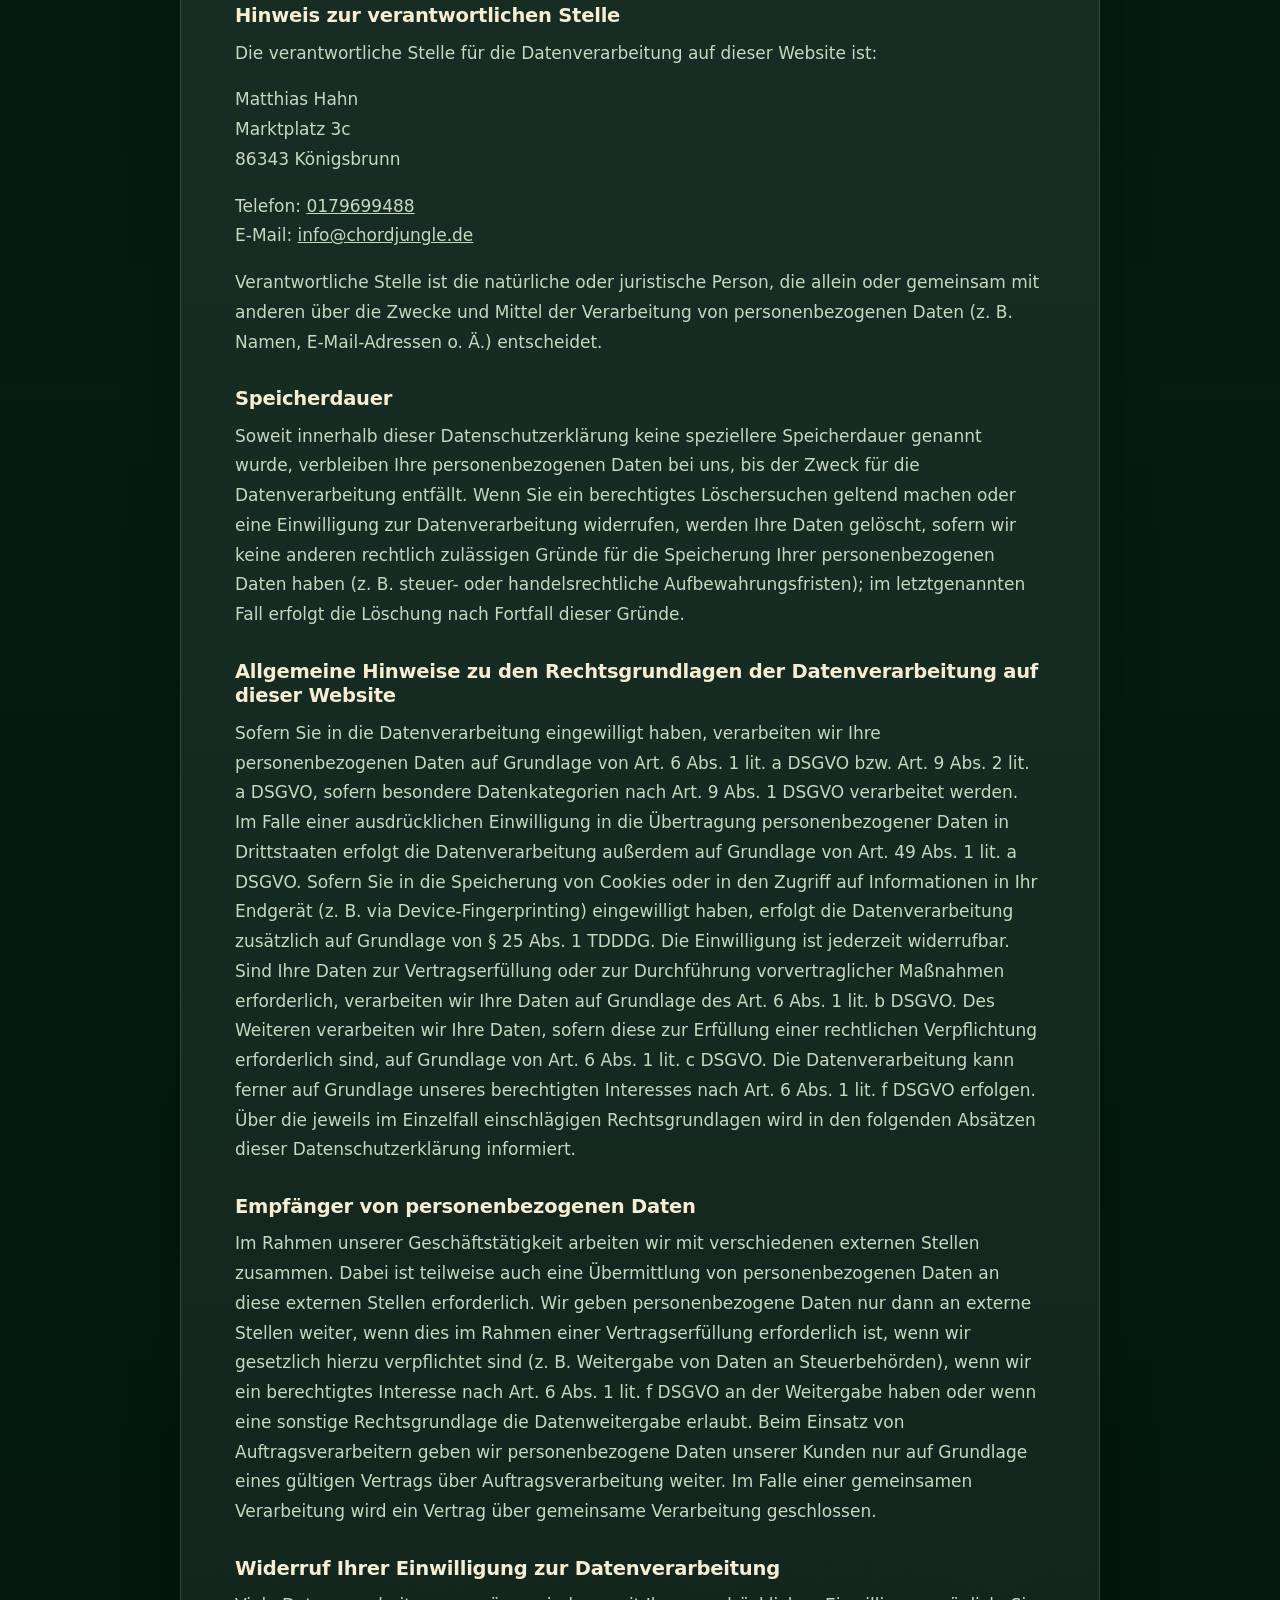
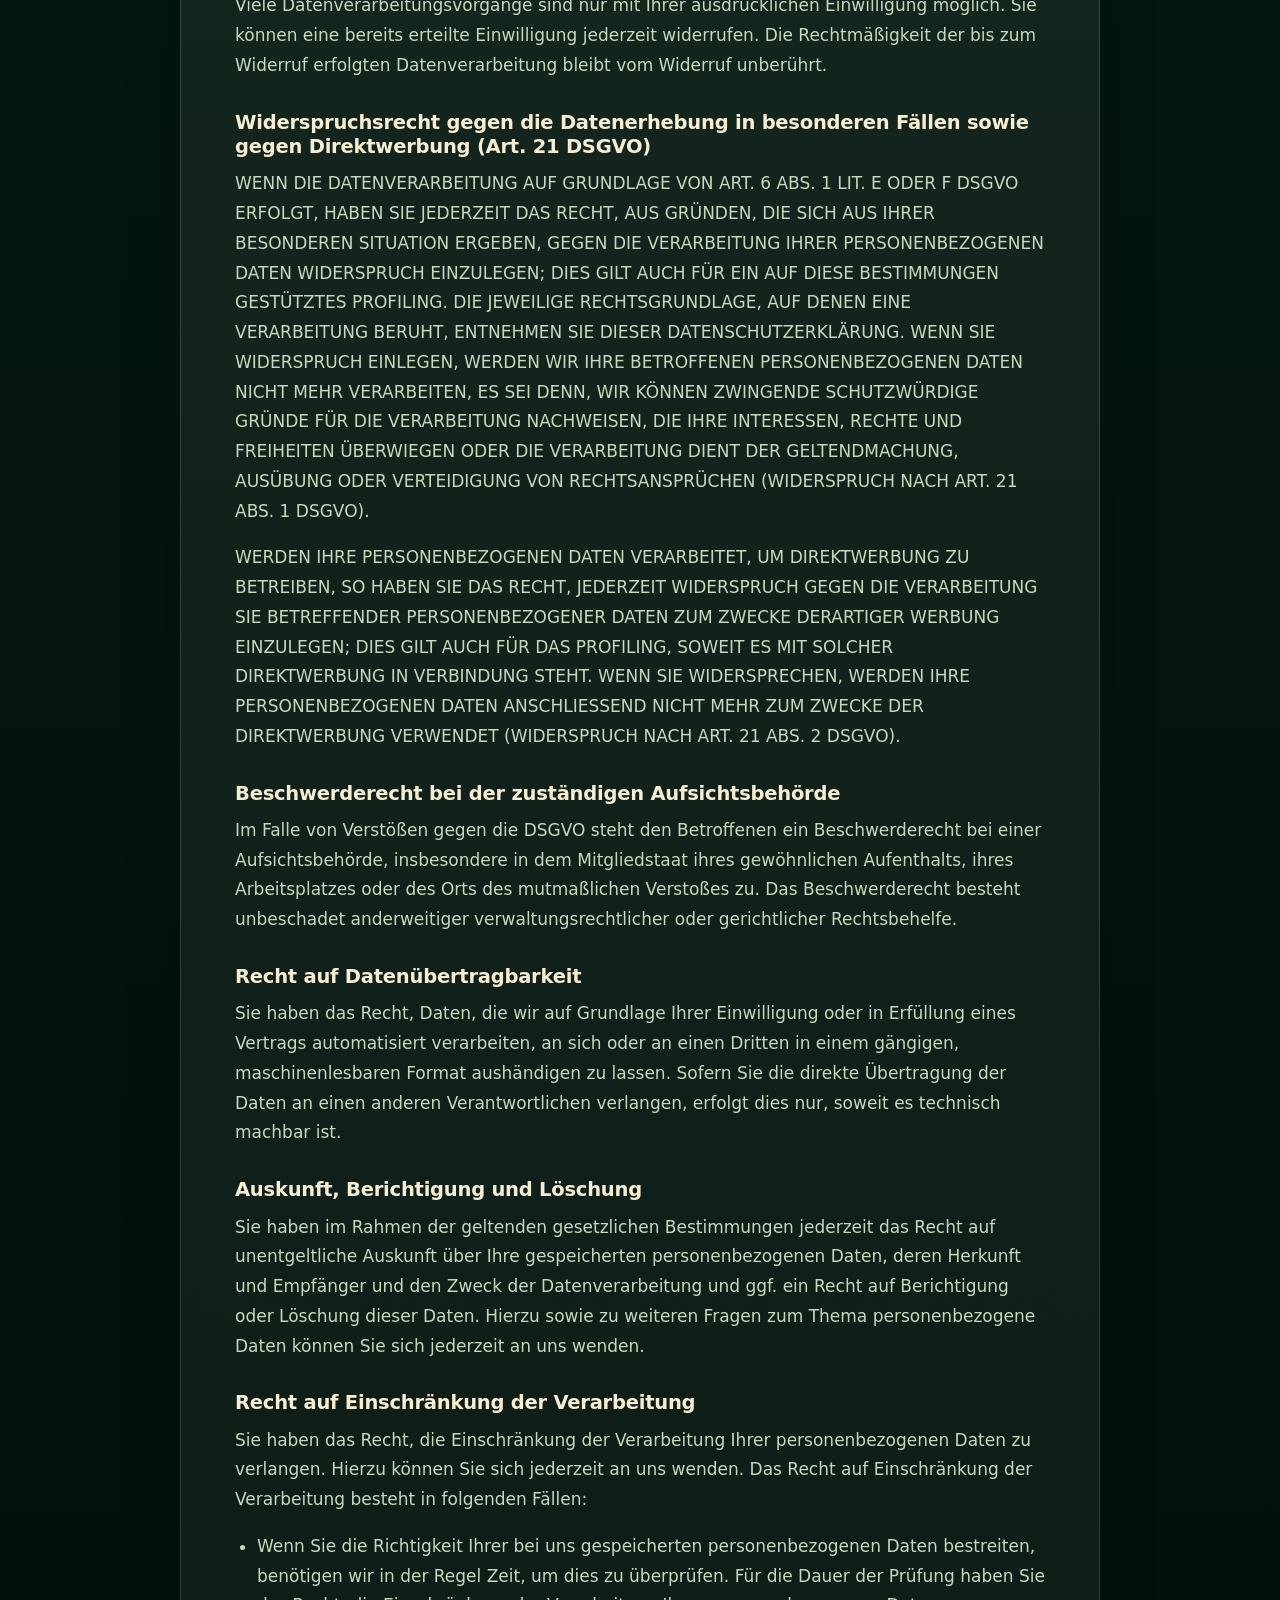
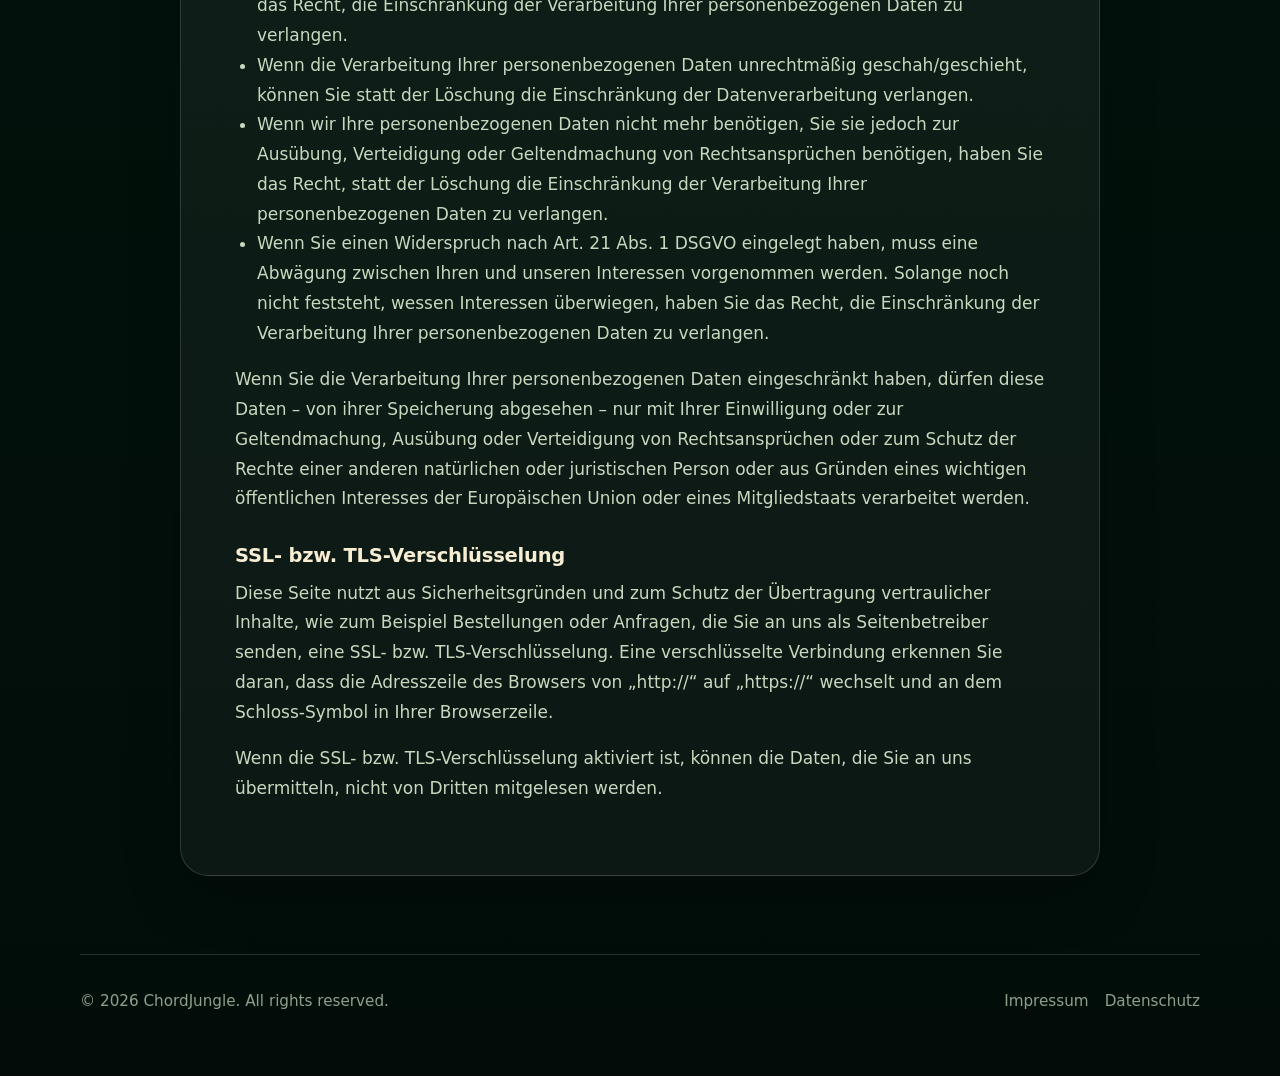
==== commit 7ac44e59: "codex revert" ====
--- a/httpdocs/datenschutz.html
+++ b/httpdocs/datenschutz.html
@@ -9,7 +9,7 @@
   <link rel="icon" type="image/png" sizes="16x16" href="assets/favicon-16x16.png">
   <link rel="apple-touch-icon" href="assets/apple-touch-icon.png">
   <link rel="manifest" href="manifest.webmanifest">
-  <link rel="stylesheet" href="styles.css?v=20260617">
+  <link rel="stylesheet" href="styles.css">
   <title>Datenschutzerklärung – ChordJungle</title>
   <meta name="description" content="Datenschutzerklärung der ChordJungle Website.">
 </head>
@@ -42,7 +42,7 @@
 <p>Ihre Daten werden zum einen dadurch erhoben, dass Sie uns diese mitteilen. Hierbei kann es sich z.&nbsp;B. um Daten handeln, die Sie in ein Kontaktformular eingeben.</p>
 <p>Andere Daten werden automatisch oder nach Ihrer Einwilligung beim Besuch der Website durch unsere IT-Systeme erfasst. Das sind vor allem technische Daten (z.&nbsp;B. Internetbrowser, Betriebssystem oder Uhrzeit des Seitenaufrufs). Die Erfassung dieser Daten erfolgt automatisch, sobald Sie diese Website betreten.</p>
 <h4>Wofür nutzen wir Ihre Daten?</h4>
-<p>Ein Teil der Daten wird erhoben, um eine fehlerfreie Bereitstellung der Website zu gewährleisten. Eine Analyse Ihres Nutzerverhaltens findet auf dieser statischen Website derzeit nicht statt. Wenn Sie uns per E-Mail oder Telefon kontaktieren, verarbeiten wir die dabei übermittelten Daten zur Bearbeitung Ihrer Anfrage.</p>
+<p>Ein Teil der Daten wird erhoben, um eine fehlerfreie Bereitstellung der Website zu gewährleisten. Andere Daten können zur Analyse Ihres Nutzerverhaltens verwendet werden. Sofern über die Website Verträge geschlossen oder angebahnt werden können, werden die übermittelten Daten auch für Vertragsangebote, Bestellungen oder sonstige Auftragsanfragen verarbeitet.</p>
 <h4>Welche Rechte haben Sie bezüglich Ihrer Daten?</h4>
 <p>Sie haben jederzeit das Recht, unentgeltlich Auskunft über Herkunft, Empfänger und Zweck Ihrer gespeicherten personenbezogenen Daten zu erhalten. Sie haben außerdem ein Recht, die Berichtigung oder Löschung dieser Daten zu verlangen. Wenn Sie eine Einwilligung zur Datenverarbeitung erteilt haben, können Sie diese Einwilligung jederzeit für die Zukunft widerrufen. Außerdem haben Sie das Recht, unter bestimmten Umständen die Einschränkung der Verarbeitung Ihrer personenbezogenen Daten zu verlangen. Des Weiteren steht Ihnen ein Beschwerderecht bei der zuständigen Aufsichtsbehörde zu.</p>
 <p>Hierzu sowie zu weiteren Fragen zum Thema Datenschutz können Sie sich jederzeit an uns wenden.</p>
--- a/httpdocs/styles.css
+++ b/httpdocs/styles.css
@@ -89,13 +89,12 @@
 }
 
 .hero {
-  min-height: calc(100svh - 150px);
+  min-height: calc(100vh - 82px);
   display: grid;
   grid-template-columns: minmax(0, 1.05fr) minmax(280px, 0.95fr);
   align-items: center;
   gap: 56px;
-  padding-top: 36px;
-  padding-bottom: 48px;
+  padding-top: 48px;
 }
 
 .eyebrow {
@@ -375,14 +374,15 @@
 
   .hero {
     min-height: auto;
-    padding-top: 28px;
+    padding-top: 42px;
   }
 
   .hero-visual {
-    min-height: 260px;
+    min-height: 340px;
+    order: -1;
   }
 
-  .app-icon { width: min(62%, 280px); }
+  .app-icon { width: min(74%, 340px); }
   .section { padding: 62px 0; }
 }
 
